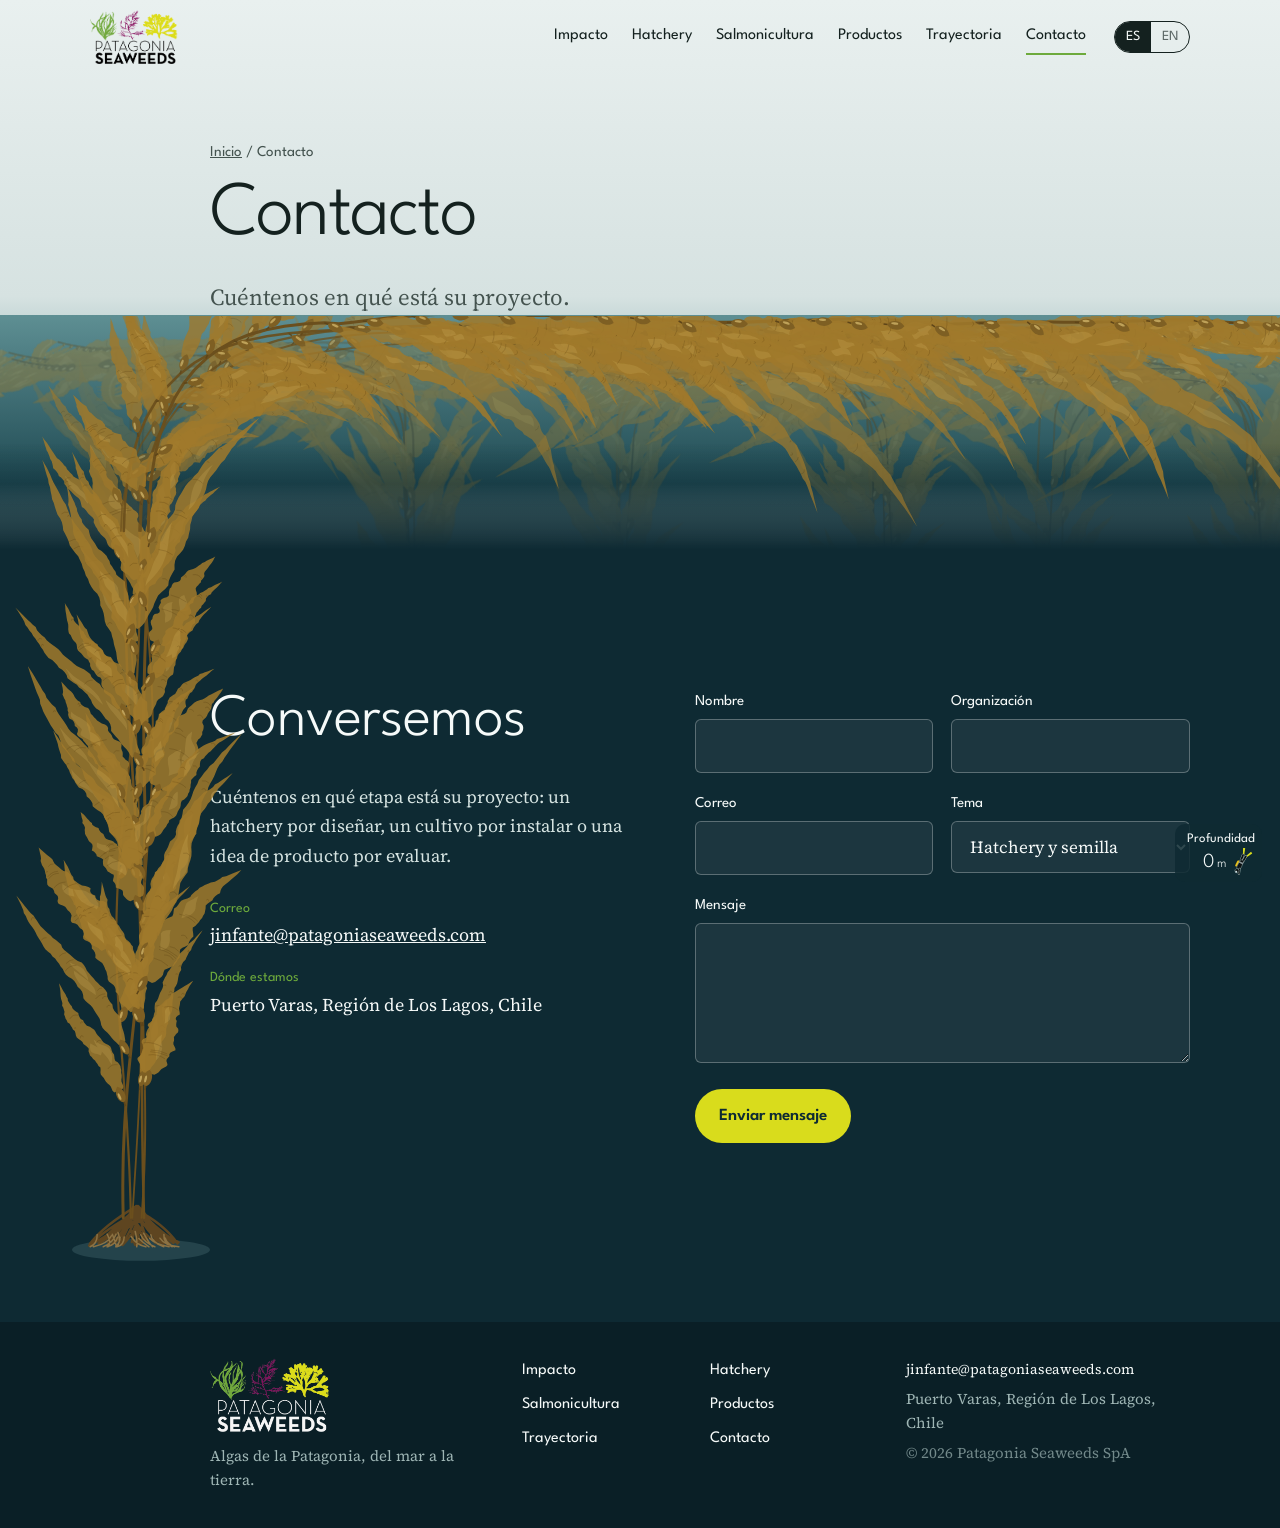
==== contacto/index.html @ a4117606 "Actualiza sitio 11/03/2026 10:36:36.17" ====
<!DOCTYPE html>

<html lang="es"><head>
<meta charset="utf-8"/>
<meta content="width=device-width, initial-scale=1.0" name="viewport"/>
<title>Contacto | Patagonia Seaweeds</title>
<meta content="Conversemos su proyecto de hatchery, cultivo, repoblamiento o desarrollo de productos con algas. Puerto Varas, Región de Los Lagos, Chile." name="description"/>
<link href="https://www.patagoniaseaweeds.com/contacto/" rel="canonical"/>
<link href="https://www.patagoniaseaweeds.com/contacto/" hreflang="es" rel="alternate"/>
<link href="https://www.patagoniaseaweeds.com/en/contact/" hreflang="en" rel="alternate"/>
<link href="https://www.patagoniaseaweeds.com/contacto/" hreflang="x-default" rel="alternate"/>
<meta content="index, follow, max-image-preview:large, max-snippet:-1" name="robots"/>
<meta content="#0E2A33" name="theme-color"/>
<meta content="website" property="og:type"/>
<meta content="Patagonia Seaweeds" property="og:site_name"/>
<meta content="es_CL" property="og:locale"/>
<meta content="en_US" property="og:locale:alternate"/>
<meta content="https://www.patagoniaseaweeds.com/contacto/" property="og:url"/>
<meta content="Contacto | Patagonia Seaweeds" property="og:title"/>
<meta content="Conversemos su proyecto de hatchery, cultivo, repoblamiento o desarrollo de productos con algas. Puerto Varas, Región de Los Lagos, Chile." property="og:description"/>
<meta content="https://www.patagoniaseaweeds.com/images/og.jpg" property="og:image"/>
<meta content="summary_large_image" name="twitter:card"/>
<link href="/favicon-32.png" rel="icon" sizes="32x32" type="image/png"/>
<link href="/favicon.png" rel="apple-touch-icon"/>
<script type="application/ld+json">
  {
  "@context": "https://schema.org",
  "@graph": [
    {
      "@type": "WebPage",
      "@id": "https://www.patagoniaseaweeds.com/contacto/#page",
      "url": "https://www.patagoniaseaweeds.com/contacto/",
      "name": "Contacto | Patagonia Seaweeds",
      "description": "Conversemos su proyecto de hatchery, cultivo, repoblamiento o desarrollo de productos con algas. Puerto Varas, Región de Los Lagos, Chile.",
      "inLanguage": "es",
      "isPartOf": {
        "@id": "https://www.patagoniaseaweeds.com/#web"
      },
      "about": {
        "@id": "https://www.patagoniaseaweeds.com/#org"
      }
    },
    {
      "@type": "BreadcrumbList",
      "itemListElement": [
        {
          "@type": "ListItem",
          "position": 1,
          "name": "Inicio",
          "item": "https://www.patagoniaseaweeds.com/"
        },
        {
          "@type": "ListItem",
          "position": 2,
          "name": "Contacto",
          "item": "https://www.patagoniaseaweeds.com/contacto/"
        }
      ]
    }
  ]
}
  </script>
<link href="https://fonts.googleapis.com" rel="preconnect"/>
<link crossorigin="" href="https://fonts.gstatic.com" rel="preconnect"/>
<link href="https://fonts.googleapis.com/css2?family=League+Spartan:wght@200;300;600;700;800&amp;family=Source+Serif+4:ital,opsz,wght@0,8..60,400;0,8..60,600;1,8..60,400&amp;display=swap" rel="stylesheet"/>
<link href="/css/style.css" rel="stylesheet"/>
</head><body><a class="skip" data-i18n="skip" href="#main">Saltar al contenido</a><header class="nav" id="nav">
<div class="nav-inner">
<a aria-label="Patagonia Seaweeds, inicio" class="brand" href="/">
<img alt="Patagonia Seaweeds" class="logo-dark" height="48" src="/images/logo-color.png" width="78"/>
<img alt="" class="logo-light" height="48" src="/images/logo-claro.png" width="78"/>
</a>
<nav aria-label="Principal" class="nav-links" id="navlinks">
      <a data-i18n="nav8" href="/impacto/">Impacto</a>
      <a data-i18n="nav2" href="/hatchery/">Hatchery</a>
      <a data-i18n="nav6" href="/salmonicultura/">Salmonicultura</a>
      <a data-i18n="nav7" href="/productos/">Productos</a>
      <a data-i18n="nav4" href="/trayectoria/">Trayectoria</a>
      <a aria-current="page" data-i18n="nav5" href="/contacto/">Contacto</a>
    </nav>
<div aria-label="Idioma / Language" class="lang" role="group">
<a aria-current="true" href="/contacto/" hreflang="es" lang="es">ES</a>
<a href="/en/contact/" hreflang="en" lang="en">EN</a>
</div>
<button aria-controls="navlinks" aria-expanded="false" aria-label="Menú" class="burger" id="burger"><span></span><span></span><span></span></button>
</div>
</header><main id="main"><svg aria-hidden="true" class="kelp-lane" id="kelpLane"></svg><section class="hero hero-sub" data-depth="0" id="top" style="--next:#0E2A33">
<div class="wrap hero-copy"><p class="crumb"><a data-i18n="crumb_home" href="/">Inicio</a> <span aria-hidden="true">/</span> <span data-i18n="nav5">Contacto</span></p><h1 class="rise" data-i18n="ph_contacto">Contacto</h1><p class="lead rise d1" data-i18n="pl_contacto">Cuéntenos en qué está su proyecto.</p></div>
<div aria-hidden="true" class="sea">
<svg preserveaspectratio="xMidYMin slice" viewbox="0 0 1440 380">
<defs>
<lineargradient id="water" x1="0" x2="0" y1="0" y2="1">
<stop offset="0" stop-color="#5E8F93"></stop>
<stop offset=".5" stop-color="#1F4A53"></stop>
<stop offset="1" stop-color="#EEF4F3" stop-opacity="0"></stop>
</lineargradient>
<lineargradient id="fade" x1="0" x2="0" y1="0" y2="1">
<stop offset="0" stop-color="#2C5B63" stop-opacity="0"></stop>
<stop offset="1" stop-color="#EEF4F3"></stop>
</lineargradient>
</defs>
<rect fill="url(#water)" height="380" width="1440" x="0" y="0"></rect>
<g id="canopy" opacity=".5"></g>
<rect fill="url(#fade)" height="130" width="1440" x="0" y="250"></rect>
</svg>
</div>
</section><section class="band-fjord" data-depth="34" id="contacto">
<div class="wrap contact">
<div>
<h2 data-i18n="ct_h">Conversemos</h2>
<p data-i18n="ct_p">Cuéntenos en qué etapa está su proyecto: un hatchery por diseñar, un cultivo por instalar o una idea de producto por evaluar.</p>
<dl>
<dt data-i18n="ct_mail">Correo</dt><dd><a href="mailto:jinfante@patagoniaseaweeds.com">jinfante@patagoniaseaweeds.com</a></dd>
<dt data-i18n="ct_where">Dónde estamos</dt><dd data-i18n="ct_addr">Puerto Varas, Región de Los Lagos, Chile</dd>
</dl>
</div>
<form action="https://formspree.io/f/FORMSPREE_ID" id="contactForm" method="POST" novalidate="">
<div class="row2">
<div><label data-i18n="f_name" for="f-name">Nombre</label><input autocomplete="name" id="f-name" name="nombre" required=""/></div>
<div><label data-i18n="f_org" for="f-org">Organización</label><input autocomplete="organization" id="f-org" name="organizacion"/></div>
</div>
<div class="row2">
<div><label data-i18n="f_mail" for="f-mail">Correo</label><input autocomplete="email" id="f-mail" name="email" required="" type="email"/></div>
<div><label data-i18n="f_topic" for="f-topic">Tema</label>
<select id="f-topic" name="tema">
<option data-i18n="o1">Hatchery y semilla</option>
<option data-i18n="o2">Cultivo y repoblamiento</option>
<option data-i18n="o3">Investigación y proyectos</option>
<option data-i18n="o6">Algas para salmonicultura (IMTA)</option>
<option data-i18n="o4">Bioproductos y biorrefinería</option>
<option data-i18n="o5">Otro</option>
</select></div>
</div>
<div><label data-i18n="f_msg" for="f-msg">Mensaje</label><textarea id="f-msg" name="mensaje" required=""></textarea></div>
<input name="_next" type="hidden" value="https://www.patagoniaseaweeds.com/gracias.html"/>
<input autocomplete="off" name="_gotcha" style="display:none" tabindex="-1" type="text"/>
<button class="btn btn-send" data-i18n="f_send" type="submit">Enviar mensaje</button>
<p class="form-msg" id="formMsg" role="status"></p>
</form>
</div>
</section></main><footer><div class="wrap foot">
<div class="foot-brand"><img alt="Patagonia Seaweeds" height="74" src="/images/logo-claro.png" style="width:120px;height:auto" width="120"/>
<p data-i18n="ft_tag">Algas de la Patagonia, del mar a la tierra.</p></div>
<nav aria-label="Sitio" class="foot-nav">
<a data-i18n="nav8" href="/impacto/">Impacto</a><a data-i18n="nav2" href="/hatchery/">Hatchery</a><a data-i18n="nav6" href="/salmonicultura/">Salmonicultura</a>
<a data-i18n="nav7" href="/productos/">Productos</a><a data-i18n="nav4" href="/trayectoria/">Trayectoria</a><a data-i18n="nav5" href="/contacto/">Contacto</a>
</nav>
<div class="foot-ct"><a href="mailto:jinfante@patagoniaseaweeds.com">jinfante@patagoniaseaweeds.com</a>
<p data-i18n="ft_loc">Puerto Varas, Región de Los Lagos, Chile</p>
<p class="foot-c">© <span id="yr">2026</span> Patagonia Seaweeds SpA</p></div>
</div></footer><div aria-hidden="true" class="depth" id="depth"><span data-i18n="depth">Profundidad</span><strong><span class="dv"><span id="depthVal">0</span><em>m</em></span><svg class="diver" height="28" viewbox="0 0 26 44" width="17">
<g transform="translate(13 22) rotate(-64) translate(-23 -14)">
<g class="fin fin-a"><path d="M33 11.6 L44 6.5 L45.5 9.5 L35 13z" fill="#D9DC1C"></path></g>
<g class="fin fin-b"><path d="M33 15.4 L44 20.5 L42.5 23.3 L32.6 17.6z" fill="#D9DC1C"></path></g>
<path d="M24 12.2 L34 11.4 M24 15.6 L34 16.2" stroke="#9FB6B5" stroke-linecap="round" stroke-width="4"></path>
<path d="M24 12.2 L34 11.4 M24 15.6 L34 16.2" stroke="#0B1112" stroke-linecap="round" stroke-width="2.8"></path>
<rect fill="#E8C21C" height="4" rx="2" stroke="#0B1112" stroke-width=".5" width="11" x="12.5" y="7"></rect>
<path d="M10.5 13.9 C 10.5 10.6, 13 10.4, 18 10.6 L 25 11.4 C 26.6 11.6, 26.6 16.4, 25 16.6 L 18 17.3 C 13 17.5, 10.5 17.2, 10.5 13.9z" fill="#0B1112" stroke="#9FB6B5" stroke-width=".7"></path>
<path d="M21.6 10.6 L 21.6 17.2" stroke="#8C979B" stroke-width="2.4"></path>
<path d="M12 16 L 4.5 18.5" stroke="#9FB6B5" stroke-linecap="round" stroke-width="3.4"></path>
<path d="M12 16 L 4.5 18.5" stroke="#0B1112" stroke-linecap="round" stroke-width="2.2"></path>
<circle cx="7.6" cy="13.6" fill="#0B1112" r="3.3" stroke="#9FB6B5" stroke-width=".7"></circle>
<rect fill="#CFE3E8" height="2.8" rx=".9" width="3" x="4.1" y="11.8"></rect>
</g>
<g class="bub" fill="none" stroke="#CFE3E8" stroke-width=".9"><circle cx="2.6" cy="36.5" r="1.6"></circle><circle cx="2" cy="36.5" r="1.1"></circle><circle cx="3" cy="36.5" r="1.3"></circle><circle cx="2.2" cy="36.5" r=".9"></circle><circle cx="2.8" cy="36.5" r="1.4"></circle><circle cx="2.4" cy="36.5" r="1"></circle></g>
</svg></strong></div><script src="/js/kelp.js"></script><script src="/js/main.js"></script></body></html>
---- css/style.css ----
/* Patagonia Seaweeds SpA */
*, *::before, *::after { box-sizing: border-box; margin: 0; padding: 0; }
html { scroll-behavior: smooth; -webkit-text-size-adjust: 100%; }
img, svg { display: block; max-width: 100%; }
a { color: inherit; }
button { font: inherit; color: inherit; background: none; border: 0; cursor: pointer; }

:root {
  --surface:   #EEF4F3;
  --glacial:   #DCE7E6;
  --midwater:  #2C5B63;
  --deep:      #163C47;
  --fjord:     #0E2A33;
  --ink:       #14211F;
  --ink-soft:  #44534F;
  --kelp:      #6DAA3C;
  --kelp-dk:   #3E6B20;
  --gracilaria:#8E1A5E;
  --fucus:     #D9DC1C;
  --foam:      #F6FAF9;
  --display: 'League Spartan', 'Futura', 'Century Gothic', sans-serif;
  --text: 'Source Serif 4', 'Georgia', serif;
  --measure: 34em;
  --gutter: clamp(16px, 4vw, 40px);
  --kelp-lane: 0px;
}
@media (min-width: 1000px) { :root { --kelp-lane: 120px; } }

body { font-family: var(--text); font-size: 18px; line-height: 1.62; color: var(--ink); background: var(--surface); overflow-x: hidden; }
h1, h2, h3 { font-family: var(--display); line-height: 1.05; letter-spacing: -0.01em; }
h2 { font-weight: 300; font-size: clamp(34px, 5vw, 60px); margin-bottom: 0.5em; }
h3 { font-weight: 700; font-size: 22px; letter-spacing: 0; margin-bottom: 0.4em; line-height: 1.15; }
p { max-width: var(--measure); }
p + p { margin-top: 0.8em; }
.lead { font-size: 21px; line-height: 1.55; }
:focus-visible { outline: 3px solid var(--fucus); outline-offset: 3px; border-radius: 2px; }
.sr-only { position: absolute; width: 1px; height: 1px; overflow: hidden; clip: rect(0 0 0 0); white-space: nowrap; }
.skip { position: absolute; left: -999px; top: 8px; background: var(--fjord); color: #fff; padding: 8px 14px; z-index: 100; }
.skip:focus { left: 8px; }

.wrap { max-width: 1180px; margin: 0 auto; padding: 0 var(--gutter); padding-left: calc(var(--gutter) + var(--kelp-lane)); }
section { position: relative; padding: clamp(72px, 11vw, 140px) 0; }

/* depth bands */
.band-surface { background: var(--surface); }
.band-glacial { background: var(--glacial); }
.band-shallow { background: #C7D9D8; }
.band-mid { background: var(--midwater); color: var(--foam); }
.band-line { border-top: 1px solid rgba(255,255,255,.14); }
.band-deep { background: var(--deep); color: var(--foam); }
.band-fjord { background: var(--fjord); color: var(--foam); }
.band-mid p, .band-deep p, .band-fjord p { color: #D5E3E1; }

/* nav */
.nav { position: fixed; inset: 0 0 auto 0; z-index: 50; transition: background .3s, box-shadow .3s; }
.nav.scrolled { background: rgba(238,244,243,.94); backdrop-filter: blur(8px); box-shadow: 0 1px 0 rgba(20,33,31,.08); }
.nav.on-dark.scrolled { background: rgba(14,42,51,.92); color: var(--foam); box-shadow: none; }
.nav-inner { max-width: 1180px; margin: 0 auto; padding: 10px var(--gutter); display: flex; align-items: center; gap: 28px; }
.brand { display: flex; align-items: center; gap: 10px; text-decoration: none; margin-right: auto; }
.brand img { height: 54px; width: auto; }
.brand .logo-light { display: none; }
.nav.on-dark .brand .logo-dark { display: none; }
.nav.on-dark .brand .logo-light { display: block; }
.nav-links { display: flex; gap: 24px; font-family: var(--display); font-size: 16px; }
.nav-links a { text-decoration: none; padding: 4px 0; border-bottom: 2px solid transparent; white-space: nowrap; }
@media (max-width: 1180px) { .nav-links { gap: 16px; font-size: 15px; } .nav-inner { gap: 20px; } }
.nav-links a:hover { border-color: var(--kelp); }
.lang { display: flex; border: 1px solid currentColor; border-radius: 20px; overflow: hidden; font-family: var(--display); font-size: 14px; }
.lang button, .lang a { padding: 4px 11px; opacity: .65; text-decoration: none; color: inherit; }
.lang a:hover { opacity: 1; }
.lang button[aria-pressed="true"], .lang a[aria-current="true"] { background: var(--ink); color: var(--foam); opacity: 1; }
.nav.on-dark .lang button[aria-pressed="true"], .nav.on-dark .lang a[aria-current="true"] { background: var(--foam); color: var(--fjord); }
.burger { display: none; width: 40px; height: 40px; }
.burger span { display: block; height: 2px; width: 22px; margin: 5px auto; background: currentColor; transition: transform .2s; }
@media (max-width: 860px) {
  .burger { display: block; }
  .nav-links { display: none; position: absolute; top: 100%; left: 0; right: 0; flex-direction: column; gap: 0; background: var(--fjord); color: var(--foam); padding: 8px var(--gutter) 18px; }
  .nav-links.open { display: flex; }
  .nav-links a { padding: 12px 0; border-bottom: 1px solid rgba(255,255,255,.1); }
}

/* HERO */
.hero { min-height: 100svh; padding: 0; display: grid; grid-template-rows: 1fr auto; overflow: hidden;
  background: linear-gradient(180deg, #E9F0EF 0%, #D6E2E1 54%, #B9CFCF 62%); }
.hero-copy { align-self: center; padding-top: 100px; padding-bottom: 8px; width: 100%; }
.hero h1 { font-weight: 200; font-size: clamp(44px, 6.6vw, 96px); line-height: .98; letter-spacing: -0.025em; max-width: none; }
.hero h1 .strong { display: block; font-weight: 800; letter-spacing: -0.02em; }
.hero .lead { margin-top: 26px; color: var(--ink-soft); max-width: none; font-size: 23px; }
.hero-cta { display: flex; flex-wrap: wrap; gap: 14px; margin-top: 34px; }
.btn { display: inline-flex; align-items: center; gap: 10px; font-family: var(--display); font-weight: 600; font-size: 17px; padding: 14px 24px 12px; border-radius: 40px; text-decoration: none; transition: background .2s, color .2s; }
.btn-kelp { background: var(--ink); color: var(--foam); }
.btn-kelp:hover { background: var(--kelp-dk); }
.btn-line { border: 1.5px solid currentColor; }
.btn-line:hover { background: rgba(20,33,31,.06); }
.sea { position: relative; height: clamp(220px, 36vh, 380px); }
.sea svg { position: absolute; inset: 0; width: 100%; height: 100%; }
.sway { transform-box: fill-box; transform-origin: 50% 100%; animation: sway 7s ease-in-out infinite alternate; }
.sway.b { animation-duration: 9s; animation-delay: -3s; }
.sway.c { animation-duration: 8s; animation-delay: -5s; }
@keyframes sway { from { transform: rotate(-2.4deg); } to { transform: rotate(2.4deg); } }
.wave { animation: wave 12s linear infinite; }
@keyframes wave { to { transform: translateX(-600px); } }
.rise { opacity: 0; transform: translateY(40px); animation: rise 1.6s cubic-bezier(.2,.7,.2,1) forwards; }
.rise.d1 { animation-delay: .15s; } .rise.d2 { animation-delay: .35s; } .rise.d3 { animation-delay: .55s; }
@keyframes rise { to { opacity: 1; transform: none; } }

/* KELP LANE */
.kelp-lane { position: absolute; top: 0; left: 0; width: 120px; pointer-events: none; z-index: 2; display: none; }
@media (min-width: 1000px) { .kelp-lane { display: block; } }
.kelp-lane { overflow: visible; }
.kelp-lane .stipe { fill: none; stroke: #6B4F1D; stroke-linecap: round; }
.blade-g { transform-box: view-box; }
.kelp-lane .blade-g { opacity: 0; transform: scale(.08); transition: opacity 1s, transform 1.2s cubic-bezier(.2,.7,.2,1); }
.kelp-lane .blade-g.on { opacity: 1; transform: none; }
.blade-sway { transform-box: view-box; animation: bladeSway 7s ease-in-out infinite alternate; }
@keyframes bladeSway { from { transform: rotate(-4deg); } to { transform: rotate(4deg); } }
.kelp-lane .apical { opacity: 0; transition: opacity 1s; }
.kelp-lane .apical.on { opacity: 1; }
.kelp-lane .holdfast { opacity: 0; transition: opacity 1.2s; }
.kelp-lane .holdfast.on { opacity: 1; }

.depth { position: fixed; right: 18px; bottom: 18px; z-index: 40; font-family: var(--display); font-size: 13px; line-height: 1.2; text-align: right; background: rgba(14,42,51,.86); color: var(--foam); padding: 8px 12px 6px; border-radius: 10px; pointer-events: none; }
.depth { width: 87px; box-sizing: border-box; }
.depth strong { display: flex; align-items: center; justify-content: flex-end; gap: 6px; height: 28.8px; font-size: 20px; font-weight: 300; }
.depth .dv { white-space: nowrap; }
.depth .diver { flex: none; overflow: visible; }
.depth .fin { transform-box: fill-box; transform-origin: 0% 50%; }
.depth.swim .fin-a { animation: kick .42s ease-in-out infinite alternate; }
.depth.swim .fin-b { animation: kick .42s ease-in-out infinite alternate-reverse; }
@keyframes kick { from { transform: rotate(-16deg); } to { transform: rotate(16deg); } }
.depth .bub circle { opacity: 0; animation: bub 2.6s ease-out infinite; }
.depth .bub circle:nth-child(2) { animation-delay: -.45s; }
.depth .bub circle:nth-child(3) { animation-delay: -.9s; }
.depth .bub circle:nth-child(4) { animation-delay: -1.35s; }
.depth .bub circle:nth-child(5) { animation-delay: -1.8s; }
.depth .bub circle:nth-child(6) { animation-delay: -2.25s; }
.depth.swim .bub circle { animation-duration: 1.3s; }
@keyframes bub { 0% { opacity: 0; transform: translate(0, 0); } 12% { opacity: .95; } 50% { transform: translate(-2.5px, -18px); } 80% { opacity: .7; } 100% { opacity: 0; transform: translate(-1.5px, -38px); } }
.depth strong em { font-style: normal; font-size: 13px; margin-left: 2px; }
@media (max-width: 700px) { .depth { right: 10px; bottom: 10px; padding: 5px 9px 4px; font-size: 11px; opacity: .85; width: 72px; } .depth strong { font-size: 17px; } .depth .diver { width: 12px; height: 20px; } }

/* WHAT WE DO */
.intro { display: grid; grid-template-columns: 1fr; gap: 24px; margin-bottom: 64px; }
@media (min-width: 900px) { .intro { grid-template-columns: 5fr 6fr; align-items: end; gap: 56px; } }
.lines { display: grid; grid-template-columns: 1fr; gap: 48px; }
@media (min-width: 900px) { .lines { grid-template-columns: repeat(3, 1fr); gap: 40px; } }
.line-alga { height: 96px; display: flex; align-items: flex-end; margin-bottom: 22px; }
.line-alga img, .line-alga .line-ic { height: 100%; width: auto; }
.line p { font-size: 17px; }
.line ul { list-style: none; margin-top: 14px; border-top: 1px solid rgba(20,33,31,.18); }
.line li { font-size: 16px; padding: 8px 0; border-bottom: 1px solid rgba(20,33,31,.12); }

/* LIFE CYCLE */
.cycle-head { margin-bottom: 40px; }
.steps { display: flex; gap: 6px; margin-bottom: 28px; counter-reset: s; }
.step-btn { text-align: left; padding: 12px 10px 10px; border-top: 3px solid rgba(20,33,31,.18); font-family: var(--display); font-size: 15px; line-height: 1.2; color: var(--ink-soft); transition: border-color .25s, color .25s; }
.step-btn .n { display: block; font-size: 28px; font-weight: 300; color: inherit; margin-bottom: 4px; }
.step-btn:hover { color: var(--ink); }
.step-btn[aria-selected="true"] { border-color: var(--kelp-dk); color: var(--ink); }
@media (max-width: 760px) { .step-btn .t { display: none; } .step-btn { text-align: center; } }
.panel { display: grid; grid-template-columns: 1fr; gap: 28px; align-items: center; }
@media (min-width: 900px) { .panel { grid-template-columns: 7fr 5fr; gap: 56px; } }
.panel-fig { aspect-ratio: 16 / 10; border-radius: 6px; overflow: hidden; background: var(--fjord); position: relative; }
.panel-fig img { width: 100%; height: 100%; object-fit: cover; }
.panel-fig svg { width: 100%; height: 100%; }
.panel[hidden] { display: none; }
.panel-txt h3 { font-size: 28px; font-weight: 600; }
.panel-txt .what { margin-top: 18px; padding-top: 14px; border-top: 1px solid rgba(20,33,31,.18); font-size: 16px; }
.panel-txt .what b { font-family: var(--display); font-weight: 700; display: block; margin-bottom: 4px; }
.fig-cap { font-size: 14px; color: var(--ink-soft); margin-top: 8px; }
.zoospore { animation: drift 6s ease-in-out infinite alternate; transform-box: fill-box; }
@keyframes drift { to { transform: translate(14px, -10px) rotate(25deg); } }

/* BIOSTIMULANT */
.bio-grid { display: grid; grid-template-columns: 1fr; gap: 40px; }
@media (min-width: 900px) { .bio-grid { grid-template-columns: 6fr 5fr; gap: 64px; align-items: center; } }
.tag { display: inline-block; font-family: var(--display); font-size: 15px; padding: 5px 12px 3px; border-radius: 20px; background: var(--fucus); color: var(--fjord); margin-bottom: 22px; }
.flow { width: 100%; height: auto; }
.flow .path { fill: none; stroke: var(--fucus); stroke-width: 2.5; stroke-dasharray: 6 9; }
.flow .lbl { font-family: var(--display); font-size: 25px; fill: var(--foam); }
.flow .sub { font-family: var(--text); font-size: 19px; fill: #C9DAD9; }
.compare { margin-top: 64px; display: grid; grid-template-columns: 1fr; border-top: 1px solid rgba(255,255,255,.22); }
@media (min-width: 800px) { .compare { grid-template-columns: repeat(3, 1fr); } }
.compare > div { padding: 24px 24px 24px 0; border-bottom: 1px solid rgba(255,255,255,.22); }
@media (min-width: 800px) { .compare > div { border-bottom: 0; } .compare > div + div { padding-left: 24px; border-left: 1px solid rgba(255,255,255,.22); } }
.compare h3 { font-size: 20px; }
.compare .us { color: var(--fucus); }
.compare p { font-size: 16px; }

/* TIMELINE */
.tl-head { display: flex; flex-wrap: wrap; align-items: end; justify-content: space-between; gap: 20px; margin-bottom: 36px; }
.tl-ctrl { display: flex; gap: 10px; }
.tl-ctrl button { width: 48px; height: 48px; border-radius: 50%; border: 1.5px solid rgba(255,255,255,.5); font-size: 20px; }
.tl-ctrl button:hover { background: rgba(255,255,255,.1); }
.timeline { display: flex; gap: 0; overflow-x: auto; scroll-snap-type: x mandatory; padding-bottom: 18px; scrollbar-width: thin; scrollbar-color: var(--kelp) transparent; position: relative; }
.timeline::before { content: ""; }
.ev { flex: 0 0 min(320px, 82vw); scroll-snap-align: start; padding: 0 28px 0 0; position: relative; display: flex; flex-direction: column; }
.ev .yr { font-family: var(--display); font-weight: 200; font-size: 54px; line-height: 1; color: var(--foam); display: block; padding-bottom: 16px; border-bottom: 1.5px solid rgba(255,255,255,.3); position: relative; }
.ev .yr::after { content: ""; position: absolute; left: 0; bottom: -7px; width: 13px; height: 13px; border-radius: 50%; background: var(--fucus); }
.ev .place { font-family: var(--display); font-size: 15px; color: var(--kelp); margin: 18px 0 6px; display: block; }
.ev h3 { font-size: 20px; font-weight: 600; color: var(--foam); }
.ev p { font-size: 16px; margin-bottom: 18px; }
.ev img { margin-top: auto; border-radius: 4px; aspect-ratio: 4 / 3; object-fit: cover; width: 100%; }

/* PUBLICATIONS */
.pubs { list-style: none; margin-top: 12px; }
.pubs li { padding: 22px 0; border-top: 1px solid rgba(255,255,255,.18); display: grid; grid-template-columns: 1fr; gap: 6px; }
@media (min-width: 800px) { .pubs li { grid-template-columns: 90px 1fr; gap: 24px; } }
.pubs .y { font-family: var(--display); font-size: 26px; font-weight: 300; color: var(--kelp); }
.pubs a { font-family: var(--display); font-weight: 600; font-size: 20px; line-height: 1.25; text-decoration: none; color: var(--foam); }
.pubs a:hover { text-decoration: underline; text-decoration-color: var(--fucus); }
.pubs .src { font-size: 15px; color: #B9CFCF; max-width: none; }

/* PEOPLE */
.who { display: grid; grid-template-columns: 1fr; gap: 36px; align-items: center; }
@media (min-width: 900px) { .who { grid-template-columns: 5fr 6fr; gap: 64px; } }
.who img { border-radius: 6px; aspect-ratio: 4 / 5; object-fit: cover; width: 100%; }
.who .role { font-family: var(--display); font-size: 17px; color: var(--kelp); margin-bottom: 18px; display: block; }

/* CONTACT */
.contact { display: grid; grid-template-columns: 1fr; gap: 48px; }
@media (min-width: 900px) { .contact { grid-template-columns: 5fr 6fr; gap: 72px; } }
.contact dl { margin-top: 28px; }
.contact dt { font-family: var(--display); font-size: 14px; color: var(--kelp); margin-top: 18px; }
.contact dd a { color: var(--foam); }
form { display: grid; gap: 18px; }
.row2 { display: grid; grid-template-columns: 1fr; gap: 18px; }
@media (min-width: 600px) { .row2 { grid-template-columns: 1fr 1fr; } }
label { font-family: var(--display); font-size: 15px; display: block; margin-bottom: 6px; color: var(--foam); }
input, textarea, select { width: 100%; font: inherit; font-size: 17px; padding: 12px 14px; border-radius: 6px; border: 1px solid rgba(255,255,255,.28); background: rgba(255,255,255,.06); color: var(--foam); }
select option { color: var(--ink); }
textarea { min-height: 140px; resize: vertical; }
input:focus, textarea:focus, select:focus { border-color: var(--fucus); outline: none; }
.btn-send { justify-self: start; background: var(--fucus); color: var(--fjord); }
.btn-send:hover { background: #E8EB4A; }
.form-msg { font-size: 15px; min-height: 1.4em; color: var(--fucus); }

footer { background: #0A1F26; color: #9FB6B5; font-size: 14px; padding: 36px 0; }
footer .wrap { display: flex; flex-wrap: wrap; gap: 18px; justify-content: space-between; align-items: center; }
footer p { max-width: none; }

@media (prefers-reduced-motion: reduce) {
  html { scroll-behavior: auto; }
  *, *::before, *::after { animation: none !important; transition: none !important; }
  .rise { opacity: 1; transform: none; }
  .kelp-lane .blade-g, .kelp-lane .holdfast { opacity: 1; transform: none; }
}

/* IMTA */
.tag-dark { background: var(--fjord); color: var(--foam); }
.imta-head { display: grid; grid-template-columns: 1fr; gap: 40px; align-items: center; }
@media (min-width: 900px) { .imta-head { grid-template-columns: 1fr; max-width: 46em; } }
.imta-fig { width: 100%; height: auto; }
.imta-fig .nutri circle { animation: drift2 7s ease-in-out infinite alternate; transform-box: fill-box; }
.imta-fig .nutri circle:nth-child(2n) { animation-duration: 9s; animation-delay: -3s; }
.imta-fig .nutri circle:nth-child(3n) { animation-duration: 6s; animation-delay: -5s; }
@keyframes drift2 { from { transform: translate(-10px, 6px); } to { transform: translate(26px, -8px); } }
.imta-steps { list-style: none; counter-reset: st; display: grid; grid-template-columns: 1fr; gap: 0; margin-top: 64px; border-top: 1px solid rgba(20,33,31,.2); }
@media (min-width: 800px) { .imta-steps { grid-template-columns: repeat(4, 1fr); } }
.imta-steps li { counter-increment: st; padding: 22px 22px 22px 0; }
@media (min-width: 800px) { .imta-steps li + li { padding-left: 22px; border-left: 1px solid rgba(20,33,31,.2); } }
.imta-steps li::before { content: counter(st); display: block; font-family: var(--display); font-weight: 200; font-size: 40px; line-height: 1; color: var(--kelp-dk); margin-bottom: 10px; }
.imta-steps h3 { font-size: 19px; }
.imta-steps p { font-size: 16px; }
.imta-nums { display: grid; grid-template-columns: 1fr; gap: 28px; margin-top: 56px; }
@media (min-width: 800px) { .imta-nums { grid-template-columns: repeat(3, 1fr); } }
.imta-nums p { font-size: 16px; }
.imta-nums p + p { margin-top: 0; }
.imta-nums strong { display: block; font-family: var(--display); font-weight: 300; font-size: 46px; line-height: 1; color: var(--fjord); margin-bottom: 8px; }
.imta-note { font-size: 14px; color: var(--ink-soft); margin-top: 22px; max-width: 52em; }
.imta-gain { margin-top: 48px; padding: 28px; background: rgba(255,255,255,.45); border-radius: 8px; }
.imta-gain ul { list-style: none; display: grid; grid-template-columns: 1fr; gap: 10px 32px; margin-top: 10px; }
@media (min-width: 800px) { .imta-gain ul { grid-template-columns: 1fr 1fr; } }
.imta-gain li { font-size: 16px; padding-left: 18px; position: relative; }
.imta-gain li::before { content: ""; position: absolute; left: 0; top: .6em; width: 8px; height: 8px; border-radius: 50%; background: var(--kelp-dk); }

/* Biorefinery */
.cascade { list-style: none; display: grid; grid-template-columns: 1fr; gap: 0; }
@media (min-width: 800px) { .cascade { grid-template-columns: repeat(4, 1fr); } }
.cascade li { position: relative; padding: 24px 24px 24px 0; border-top: 2px solid var(--fucus); }
@media (min-width: 800px) { .cascade li + li { padding-left: 24px; } .cascade li:not(:last-child)::after { content: ""; position: absolute; right: -7px; top: -8px; width: 12px; height: 12px; border-top: 2px solid var(--fucus); border-right: 2px solid var(--fucus); transform: rotate(45deg); background: var(--midwater); } }
.cx-n { font-family: var(--display); font-weight: 200; font-size: 40px; line-height: 1; color: var(--fucus); display: block; margin-bottom: 10px; }
.cascade h3 { color: var(--foam); }
.cascade p { font-size: 16px; }
.cascade-ref { font-size: 15px; margin-top: 18px; max-width: 52em; }
.dev { margin-top: 48px; padding-top: 28px; border-top: 1px solid rgba(255,255,255,.2); max-width: 46em; }
.dev h3 { color: var(--foam); }

.imta-scene-wrap { margin-top: 36px; }
.imta-scene { width: 100%; height: auto; display: block; }
.imta-scene .plume circle { animation: plume linear infinite; opacity: 0; }
@keyframes plume { 0% { transform: translate(0, 0); opacity: 0; } 12% { opacity: .95; } 85% { opacity: .9; } 100% { transform: translate(var(--dx), var(--dy)); opacity: 0; } }
.imta-scene .school { animation: school 6s ease-in-out infinite alternate; }
@keyframes school { to { transform: translate(6px, 2px); } }

/* Biostimulant benefits */
.bx { margin-top: 64px; }
.bx-title { font-size: 26px; font-weight: 600; color: var(--foam); margin-bottom: 24px; }
.bx-grid { list-style: none; display: grid; grid-template-columns: 1fr; gap: 1px; background: rgba(255,255,255,.16); border: 1px solid rgba(255,255,255,.16); border-radius: 10px; overflow: hidden; }
@media (min-width: 640px) { .bx-grid { grid-template-columns: 1fr 1fr; } }
@media (min-width: 1000px) { .bx-grid { grid-template-columns: repeat(4, 1fr); } }
.bx-grid li { background: var(--midwater); padding: 24px 22px 26px; }
.bx-ic { display: inline-flex; width: 52px; height: 52px; border-radius: 50%; background: rgba(217,220,28,.14); color: var(--fucus); align-items: center; justify-content: center; margin-bottom: 14px; }
.bx-ic svg { width: 30px; height: 30px; }
.bx-grid li:last-child .bx-ic { background: var(--fucus); color: var(--fjord); }
.bx-grid h3 { font-size: 19px; color: var(--foam); }
.bx-grid p { font-size: 15.5px; line-height: 1.55; }
.bx-comp { margin-top: 40px; display: grid; grid-template-columns: 1fr; gap: 20px; align-items: start; }
@media (min-width: 900px) { .bx-comp { grid-template-columns: 3fr 9fr; gap: 40px; } }
.bx-comp > h3 { font-size: 22px; color: var(--foam); }
.bx-comp ul { list-style: none; display: grid; grid-template-columns: 1fr; gap: 22px; }
@media (min-width: 700px) { .bx-comp ul { grid-template-columns: 1fr 1fr; } }
@media (min-width: 1100px) { .bx-comp ul { grid-template-columns: repeat(4, 1fr); } }
.bx-comp li { border-top: 2px solid var(--kelp); padding-top: 12px; }
.bx-comp h4 { font-family: var(--display); font-size: 17px; font-weight: 600; color: var(--foam); margin-bottom: 6px; line-height: 1.2; }
.bx-comp p { font-size: 15px; line-height: 1.5; }

/* colored benefit icons */
.bx-grid li { --c: #6DAA3C; position: relative; background: linear-gradient(180deg, color-mix(in srgb, var(--c) 16%, var(--midwater)) 0%, var(--midwater) 70%); }
.bx-grid li::before { content: ""; position: absolute; left: 0; right: 0; top: 0; height: 4px; background: var(--c); }
.bx-grid li:nth-child(1) { --c: #3B9AD9; }
.bx-grid li:nth-child(2) { --c: #F08A3C; }
.bx-grid li:nth-child(3) { --c: #2FB3B0; }
.bx-grid li:nth-child(4) { --c: #7CC35A; }
.bx-grid li:nth-child(5) { --c: #9B6BD1; }
.bx-grid li:nth-child(6) { --c: #4FAE5B; }
.bx-grid li:nth-child(7) { --c: #E9B23A; }
.bx-grid li:nth-child(8) { --c: #D9DC1C; }
.bx-ic, .bx-grid li:last-child .bx-ic { width: 64px; height: 64px; background: var(--c); color: #fff; box-shadow: 0 0 0 6px color-mix(in srgb, var(--c) 28%, transparent); }
.bx-grid li:last-child .bx-ic { color: var(--fjord); }
.bx-ic svg { width: 36px; height: 36px; }
.bx-ic svg [stroke="currentColor"] { stroke-width: 2.6; }
.bx-grid h3 { color: #fff; }
.bx-comp li:nth-child(1) { border-color: #7CC35A; }
.bx-comp li:nth-child(2) { border-color: #F08A3C; }
.bx-comp li:nth-child(3) { border-color: #9B6BD1; }
.bx-comp li:nth-child(4) { border-color: #3B9AD9; }
.bx-comp li { border-top-width: 4px; padding-top: 14px; }

.step-btn { flex: 1 1 0; min-width: 0; }
.step-btn[hidden] { display: none; }
.routes { display: grid; grid-template-columns: 1fr 1fr; gap: 12px; margin-bottom: 26px; }
.route-btn { text-align: left; padding: 16px 18px 14px; border: 1.5px solid rgba(20,33,31,.2); border-radius: 10px; background: rgba(255,255,255,.35); transition: background .25s, border-color .25s, color .25s; }
.route-btn b { display: block; font-family: var(--display); font-weight: 700; font-size: 20px; margin-bottom: 4px; }
.route-btn span { display: block; font-size: 15px; line-height: 1.45; color: var(--ink-soft); }
.route-btn:hover { border-color: var(--kelp-dk); }
.route-btn[aria-pressed="true"] { background: var(--fjord); border-color: var(--fjord); color: var(--foam); }
.route-btn[aria-pressed="true"] span { color: #CFE0DE; }
.route-btn[aria-pressed="true"] b::before { content: ""; display: inline-block; width: 10px; height: 10px; border-radius: 50%; background: var(--fucus); margin-right: 8px; vertical-align: middle; }
@media (max-width: 640px) { .routes { grid-template-columns: 1fr; } }

.fig-stack { display: grid; gap: 12px; }
.panel-fig-sm { aspect-ratio: 16 / 7; }
.panel-fig-sm svg { width: 100%; height: 100%; }

.sporo-sway{animation:sporoSway 6s ease-in-out infinite alternate}
@keyframes sporoSway{from{transform:rotate(-2.5deg)}to{transform:rotate(2.5deg)}}
@media (prefers-reduced-motion:reduce){.sporo-sway{animation:none}}

/* product development */
.pd-grid { list-style: none; display: grid; grid-template-columns: 1fr; gap: 18px; margin-top: 40px; }
@media (min-width: 680px) { .pd-grid { grid-template-columns: 1fr 1fr; } }
@media (min-width: 1050px) { .pd-grid { grid-template-columns: repeat(3, 1fr); } }
.pd-grid li { --c: #6DAA3C; position: relative; padding: 26px 24px 28px; border-radius: 12px; overflow: hidden;
  background: linear-gradient(160deg, color-mix(in srgb, var(--c) 22%, var(--deep)) 0%, var(--deep) 65%);
  border: 1px solid color-mix(in srgb, var(--c) 40%, transparent); transition: transform .25s ease, box-shadow .25s ease; }
.pd-grid li::before { content: ""; position: absolute; left: 0; right: 0; top: 0; height: 4px; background: var(--c); }
.pd-grid li:hover { transform: translateY(-4px); box-shadow: 0 14px 30px rgba(0,0,0,.28); }
.pd-grid li:nth-child(1) { --c: #E58FA8; }
.pd-grid li:nth-child(2) { --c: #F08A3C; }
.pd-grid li:nth-child(3) { --c: #9B6BD1; }
.pd-grid li:nth-child(4) { --c: #2FB3B0; }
.pd-grid li:nth-child(5) { --c: #3B9AD9; }
.pd-grid li:nth-child(6) { --c: #7CC35A; }
.pd-ic { display: inline-flex; width: 64px; height: 64px; border-radius: 50%; background: var(--c); color: #fff; align-items: center; justify-content: center;
  box-shadow: 0 0 0 6px color-mix(in srgb, var(--c) 28%, transparent); margin-bottom: 16px; }
.pd-ic svg { width: 38px; height: 38px; }
.pd-tag { position: absolute; top: 22px; right: 20px; font-family: var(--display); font-size: 12.5px; letter-spacing: .04em; text-transform: uppercase;
  color: var(--c); border: 1px solid var(--c); border-radius: 999px; padding: 4px 10px 3px; max-width: 56%; text-align: center; line-height: 1.25; }
.pd-grid h3 { font-size: 21px; color: var(--foam); margin-bottom: 8px; }
.pd-grid p { font-size: 15.5px; line-height: 1.55; }

/* ---------- stats ---------- */
.stats { list-style: none; display: grid; grid-template-columns: 1fr 1fr; gap: 28px 24px; margin-top: 72px; padding-top: 36px; border-top: 1px solid rgba(20,33,31,.16); }
@media (min-width: 900px) { .stats { grid-template-columns: repeat(4, 1fr); } }
.st-n { display: block; white-space: nowrap; font-family: var(--display); font-weight: 700; font-size: clamp(34px, 4.2vw, 54px); line-height: 1; color: var(--kelp-dk); letter-spacing: -.01em; }
.stats li:nth-child(2) .st-n { color: var(--gracilaria); }
.stats li:nth-child(3) .st-n { color: #2C5B63; }
.stats li:nth-child(4) .st-n { color: #8C6624; }
.st-l { display: block; margin-top: 10px; font-size: 16px; line-height: 1.45; color: var(--ink-soft); max-width: 16em; }

/* ---------- impacto ---------- */
#impacto { background: linear-gradient(180deg, #E4EEE7 0%, #DCE7E6 100%); }
.pillars { list-style: none; display: grid; grid-template-columns: 1fr; gap: 20px; }
@media (min-width: 900px) { .pillars { grid-template-columns: repeat(3, 1fr); } }
.pillars li { --c: var(--kelp); background: #fff; border-radius: 14px; padding: 28px 26px 30px; box-shadow: 0 1px 0 rgba(20,33,31,.06), 0 12px 30px rgba(20,33,31,.07); border-top: 5px solid var(--c); }
.pillars li:nth-child(2) { --c: #2FB3B0; }
.pillars li:nth-child(3) { --c: #E9B23A; }
.pl-ic { display: inline-flex; width: 60px; height: 60px; border-radius: 50%; background: var(--c); color: #fff; align-items: center; justify-content: center; margin-bottom: 16px; box-shadow: 0 0 0 6px color-mix(in srgb, var(--c) 22%, transparent); }
.pl-ic svg { width: 36px; height: 36px; }
.pillars h3 { font-size: 21px; margin-bottom: 8px; }
.pillars p { font-size: 16.5px; line-height: 1.55; color: var(--ink-soft); }
.gaps { margin-top: 72px; display: grid; grid-template-columns: 1fr; gap: 28px; }
@media (min-width: 960px) { .gaps { grid-template-columns: 4fr 8fr; gap: 48px; } }
.gaps-head h3 { font-size: 28px; font-weight: 600; margin-bottom: 12px; }
.gaps-head p { font-size: 17px; color: var(--ink-soft); }
.gap-list { list-style: none; display: grid; grid-template-columns: 1fr; gap: 0; counter-reset: none; }
@media (min-width: 700px) { .gap-list { grid-template-columns: 1fr 1fr; gap: 0 32px; } }
.gap-list li { border-top: 2px solid var(--ink); padding: 14px 0 24px; }
.gp-n { font-family: var(--display); font-weight: 700; font-size: 15px; color: var(--gracilaria); letter-spacing: .06em; }
.gap-list h4 { font-family: var(--display); font-size: 19px; font-weight: 600; margin: 4px 0 6px; }
.gap-list p { font-size: 16px; line-height: 1.5; color: var(--ink-soft); }
.sdg { margin-top: 56px; padding-top: 28px; border-top: 1px solid rgba(20,33,31,.16); }
.sdg-t { font-family: var(--display); font-size: 17px; margin-bottom: 16px; }
.sdg-grid { list-style: none; display: grid; grid-template-columns: 1fr 1fr; gap: 12px; }
@media (min-width: 900px) { .sdg-grid { grid-template-columns: repeat(4, 1fr); } }
.sdg-grid li { background: var(--c); color: #fff; border-radius: 10px; padding: 14px 16px; display: flex; align-items: center; gap: 14px; font-family: var(--display); font-size: 15px; line-height: 1.25; font-weight: 600; }
.sdg-n { font-size: 36px; font-weight: 800; line-height: 1; min-width: 1.3em; }

/* ---------- spec (kelp paste) ---------- */
.btn-fucus { background: var(--fucus); color: var(--fjord); }
.btn-fucus:hover { background: #fff; }
.spec { margin-top: 48px; display: grid; grid-template-columns: 1fr; gap: 28px; border-radius: 16px; padding: 32px 28px; background: linear-gradient(135deg, #3A2A0E 0%, #5B4317 55%, #8C6624 100%); color: var(--foam); }
@media (min-width: 960px) { .spec { grid-template-columns: 5fr 7fr; gap: 48px; padding: 44px 48px; } }
.spec-tag { display: inline-block; font-family: var(--display); font-size: 12.5px; letter-spacing: .06em; text-transform: uppercase; border: 1px solid var(--fucus); color: var(--fucus); border-radius: 999px; padding: 4px 11px 3px; margin-bottom: 14px; }
.spec h3 { font-size: 28px; color: var(--foam); margin-bottom: 12px; }
.spec-copy p { color: #EADFC6 !important; font-size: 17px; margin-bottom: 22px; }
.spec-list div { display: grid; grid-template-columns: 7.5em 1fr; gap: 16px; padding: 12px 0; border-bottom: 1px solid rgba(255,255,255,.18); }
.spec-list div:first-child { border-top: 1px solid rgba(255,255,255,.18); }
.spec-list dt { font-family: var(--display); font-weight: 600; color: var(--fucus); font-size: 15px; }
.spec-list dd { font-size: 16px; line-height: 1.45; color: #F3EBDA; }

/* ---------- allies + manifesto ---------- */
.allies { padding: 8px 0 48px; border-bottom: 1px solid rgba(255,255,255,.14); }
.allies-t { font-family: var(--display); font-size: 15px; letter-spacing: .06em; text-transform: uppercase; color: var(--kelp) !important; margin-bottom: 18px; }
.allies-list { list-style: none; display: flex; flex-wrap: wrap; gap: 12px; }
.allies-list li { font-family: var(--display); font-size: 18px; font-weight: 600; color: var(--foam); border: 1px solid rgba(255,255,255,.28); border-radius: 999px; padding: 10px 18px 8px; }
.manifest { margin: 64px 0 0; padding-bottom: 24px; max-width: 26em; }
.manifest p { font-family: var(--display); font-weight: 300; font-size: clamp(30px, 4.2vw, 50px); line-height: 1.12; color: var(--foam) !important; margin-bottom: 28px; }
.manifest strong { font-weight: 700; color: var(--fucus); }
/* solid cards sit above the side kelp */
.pillars li, .spec, .pd-grid li, .sdg-grid li, .bx-grid, .allies-list li { position: relative; z-index: 3; }

/* ---------- multi-page: sub hero, explore cards, cta band, footer ---------- */
.hero-sub { min-height: 0; }
.hero-sub .hero-copy { padding-top: 140px; padding-bottom: 0; }
.hero-sub h1 { font-weight: 300; font-size: clamp(44px, 6vw, 84px); }
.hero-sub .lead { max-width: 30em; }
.hero-sub .sea { height: clamp(170px, 26vh, 280px); }
.crumb { font-family: var(--display); font-size: 15px; color: var(--ink-soft); margin-bottom: 14px; }
.crumb a { color: inherit; }
.explore { list-style: none; display: grid; grid-template-columns: 1fr; gap: 18px; }
@media (min-width: 680px) { .explore { grid-template-columns: 1fr 1fr; } }
@media (min-width: 1050px) { .explore { grid-template-columns: repeat(3, 1fr); } }
.explore li { position: relative; z-index: 3; }
.explore a { display: flex; flex-direction: column; height: 100%; text-decoration: none; color: inherit; background: #fff; border-radius: 14px; padding: 26px 24px 24px; border-top: 5px solid var(--c);
  box-shadow: 0 1px 0 rgba(20,33,31,.06), 0 12px 30px rgba(20,33,31,.07); transition: transform .25s ease, box-shadow .25s ease; }
.explore a:hover { transform: translateY(-4px); box-shadow: 0 18px 36px rgba(20,33,31,.14); }
.ex-k { font-family: var(--display); font-size: 13px; letter-spacing: .07em; text-transform: uppercase; color: color-mix(in srgb, var(--c) 70%, #14211F); font-weight: 600; }
.explore h3 { font-size: 22px; margin: 8px 0 8px; }
.explore p { font-size: 16px; line-height: 1.5; color: var(--ink-soft); margin-bottom: 18px; }
.ex-more { margin-top: auto; font-family: var(--display); font-weight: 600; font-size: 15px; }
.ex-more::after { content: " →"; }
.cta-band { padding: clamp(64px, 9vw, 110px) 0; }
.cb-t { font-family: var(--display); font-weight: 300; font-size: clamp(30px, 4.2vw, 50px); line-height: 1.12; color: var(--foam) !important; max-width: 22em; margin-bottom: 28px; }
.cb-t strong { font-weight: 700; color: var(--fucus); }
footer .foot { display: grid; grid-template-columns: 1fr; gap: 28px; align-items: start; }
@media (min-width: 900px) { footer .foot { grid-template-columns: 4fr 5fr 4fr; } }
.foot-brand p { margin-top: 12px; font-size: 15px; }
.foot-nav { display: grid; grid-template-columns: 1fr 1fr; gap: 8px 20px; font-family: var(--display); font-size: 16px; }
.foot-nav a, .foot-ct a { color: var(--foam); text-decoration: none; }
.foot-nav a:hover, .foot-ct a:hover { color: var(--fucus); }
.foot-ct p { font-size: 15px; margin-top: 6px; }
.foot-c { opacity: .7; }
.nav-links a[aria-current="page"] { border-color: var(--kelp); }
.hero-sub .sea svg > rect:last-of-type { display: none; }
.hero-sub .sea::after { content: ""; position: absolute; left: 0; right: 0; bottom: 0; height: 45%; background: linear-gradient(180deg, transparent, var(--next, #EEF4F3)); pointer-events: none; }
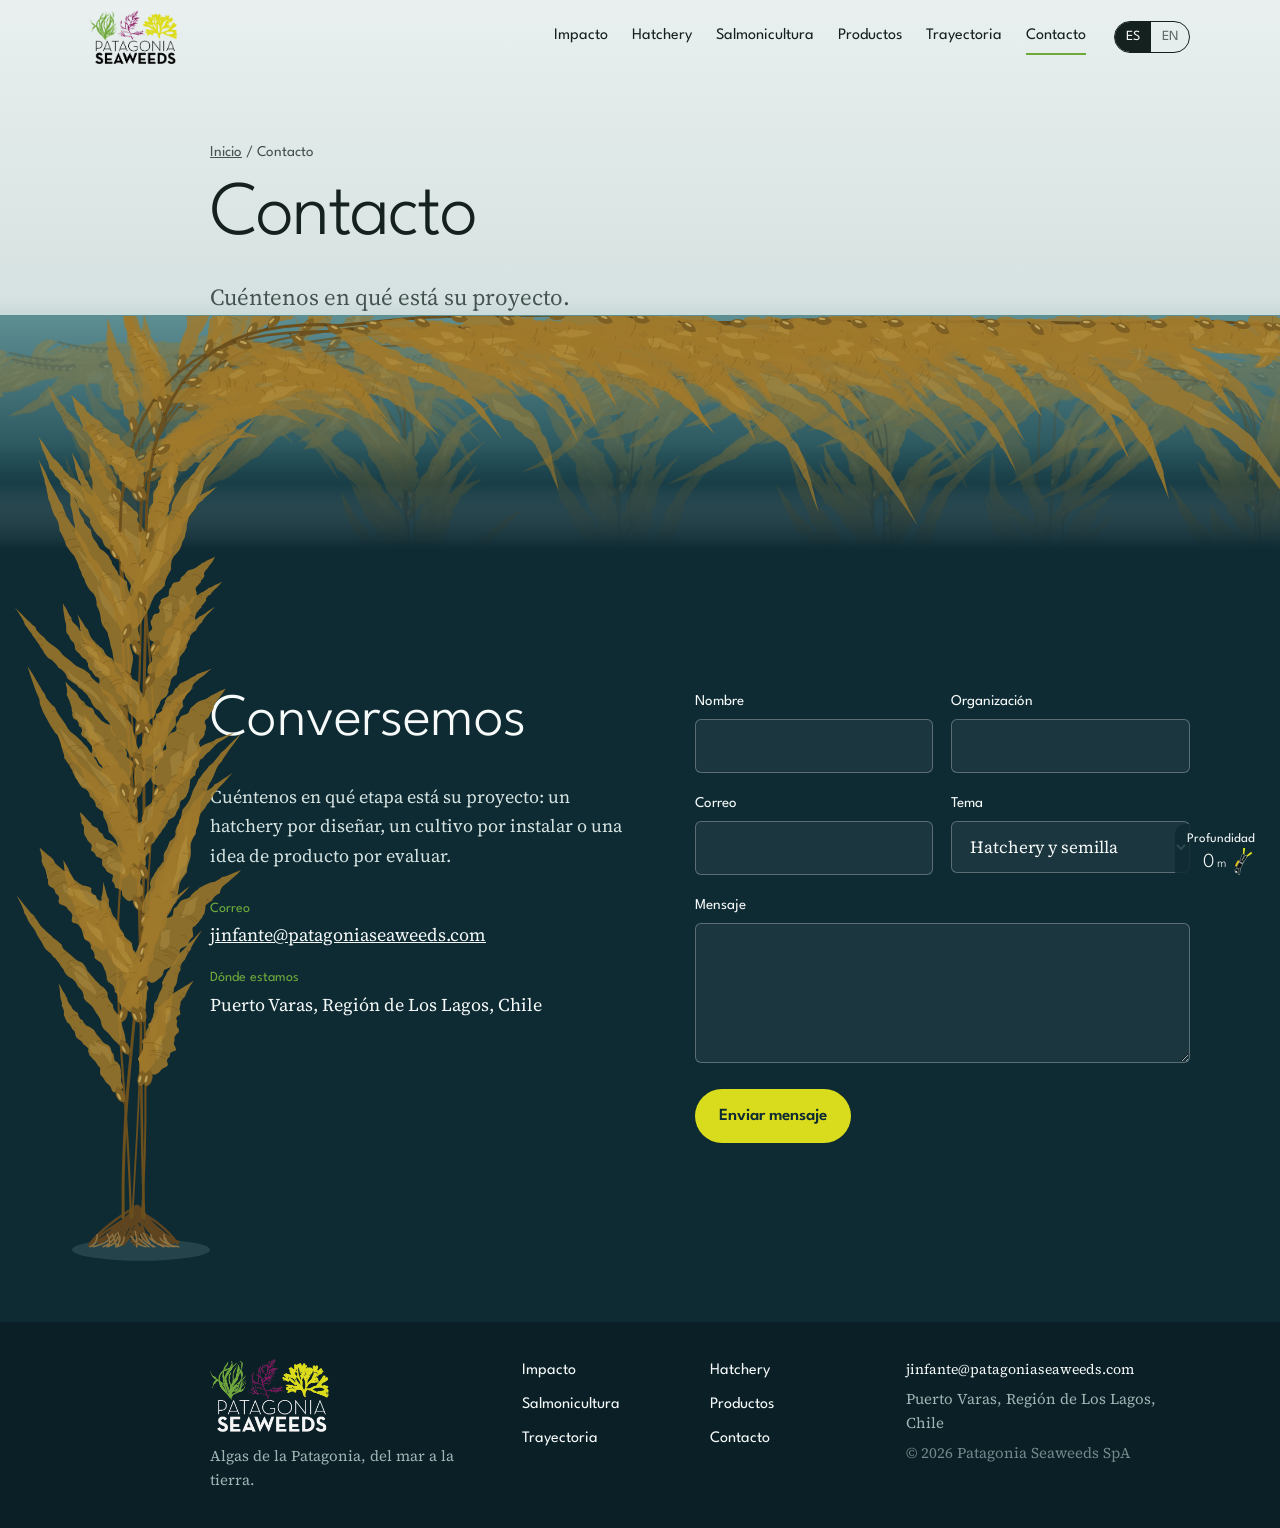
==== commit e3d75327: "Actualiza sitio 11/03/2026 12:16:01.21" ====
--- a/contacto/index.html
+++ b/contacto/index.html
@@ -114,7 +114,7 @@
 <dt data-i18n="ct_where">Dónde estamos</dt><dd data-i18n="ct_addr">Puerto Varas, Región de Los Lagos, Chile</dd>
 </dl>
 </div>
-<form action="https://formspree.io/f/FORMSPREE_ID" id="contactForm" method="POST" novalidate="">
+<form action="https://formsubmit.co/jinfante@patagoniaseaweeds.com" id="contactForm" method="POST" novalidate="">
 <div class="row2">
 <div><label data-i18n="f_name" for="f-name">Nombre</label><input autocomplete="name" id="f-name" name="nombre" required=""/></div>
 <div><label data-i18n="f_org" for="f-org">Organización</label><input autocomplete="organization" id="f-org" name="organizacion"/></div>
@@ -133,7 +133,10 @@
 </div>
 <div><label data-i18n="f_msg" for="f-msg">Mensaje</label><textarea id="f-msg" name="mensaje" required=""></textarea></div>
 <input name="_next" type="hidden" value="https://www.patagoniaseaweeds.com/gracias.html"/>
-<input autocomplete="off" name="_gotcha" style="display:none" tabindex="-1" type="text"/>
+<input name="_subject" type="hidden" value="Nuevo mensaje desde patagoniaseaweeds.com"/>
+<input name="_template" type="hidden" value="table"/>
+<input name="_captcha" type="hidden" value="false"/>
+<input aria-hidden="true" autocomplete="off" class="hp" name="_honey" tabindex="-1" type="text"/>
 <button class="btn btn-send" data-i18n="f_send" type="submit">Enviar mensaje</button>
 <p class="form-msg" id="formMsg" role="status"></p>
 </form>
--- a/css/style.css
+++ b/css/style.css
@@ -412,10 +412,14 @@
 .gap-list p { font-size: 16px; line-height: 1.5; color: var(--ink-soft); }
 .sdg { margin-top: 56px; padding-top: 28px; border-top: 1px solid rgba(20,33,31,.16); }
 .sdg-t { font-family: var(--display); font-size: 17px; margin-bottom: 16px; }
-.sdg-grid { list-style: none; display: grid; grid-template-columns: 1fr 1fr; gap: 12px; }
-@media (min-width: 900px) { .sdg-grid { grid-template-columns: repeat(4, 1fr); } }
-.sdg-grid li { background: var(--c); color: #fff; border-radius: 10px; padding: 14px 16px; display: flex; align-items: center; gap: 14px; font-family: var(--display); font-size: 15px; line-height: 1.25; font-weight: 600; }
-.sdg-n { font-size: 36px; font-weight: 800; line-height: 1; min-width: 1.3em; }
+.sdg-grid { list-style: none; display: grid; grid-template-columns: 1fr; gap: 12px; }
+@media (min-width: 640px) { .sdg-grid { grid-template-columns: 1fr 1fr; } }
+@media (min-width: 1000px) { .sdg-grid { grid-template-columns: repeat(3, 1fr); } }
+.sdg-grid li { background: #fff; border-radius: 12px; padding: 14px; display: flex; align-items: center; gap: 16px; box-shadow: 0 1px 0 rgba(20,33,31,.06), 0 10px 24px rgba(20,33,31,.07); }
+.sdg-ic { width: 88px; height: 88px; flex: none; border-radius: 4px; }
+.sdg-grid li div { display: flex; flex-direction: column; gap: 4px; }
+.sdg-grid strong { position: absolute; width: 1px; height: 1px; overflow: hidden; clip: rect(0 0 0 0); white-space: nowrap; }
+.sdg-grid li span { font-size: 15px; line-height: 1.45; color: var(--ink-soft); }
 
 /* ---------- spec (kelp paste) ---------- */
 .btn-fucus { background: var(--fucus); color: var(--fjord); }
@@ -475,3 +479,5 @@
 .nav-links a[aria-current="page"] { border-color: var(--kelp); }
 .hero-sub .sea svg > rect:last-of-type { display: none; }
 .hero-sub .sea::after { content: ""; position: absolute; left: 0; right: 0; bottom: 0; height: 45%; background: linear-gradient(180deg, transparent, var(--next, #EEF4F3)); pointer-events: none; }
+
+.hp { position: absolute !important; left: -9999px; width: 1px; height: 1px; opacity: 0; }
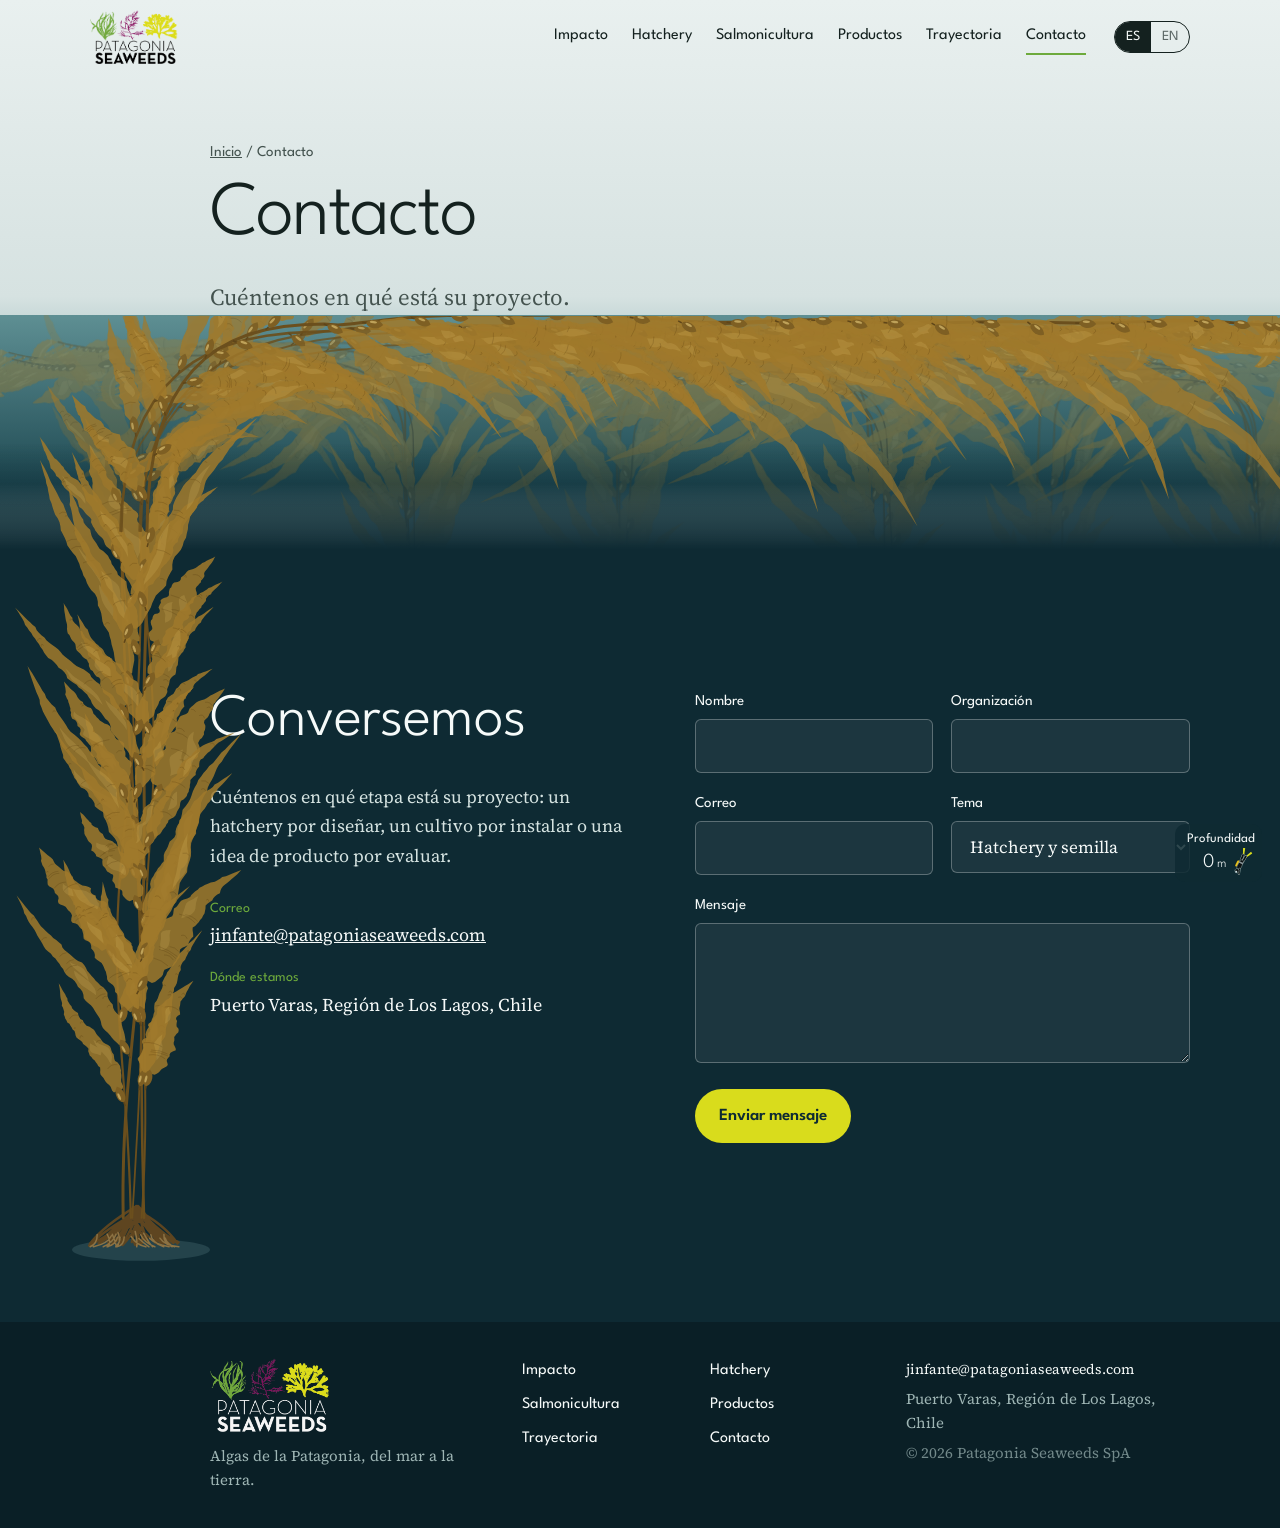
==== commit a723db33: "Actualiza sitio 11/03/2026 12:29:28.71" ====
--- a/contacto/index.html
+++ b/contacto/index.html
@@ -63,7 +63,7 @@
 <link href="https://fonts.googleapis.com" rel="preconnect"/>
 <link crossorigin="" href="https://fonts.gstatic.com" rel="preconnect"/>
 <link href="https://fonts.googleapis.com/css2?family=League+Spartan:wght@200;300;600;700;800&amp;family=Source+Serif+4:ital,opsz,wght@0,8..60,400;0,8..60,600;1,8..60,400&amp;display=swap" rel="stylesheet"/>
-<link href="/css/style.css" rel="stylesheet"/>
+<link href="/css/style.css?v=202611031228" rel="stylesheet"/>
 </head><body><a class="skip" data-i18n="skip" href="#main">Saltar al contenido</a><header class="nav" id="nav">
 <div class="nav-inner">
 <a aria-label="Patagonia Seaweeds, inicio" class="brand" href="/">
@@ -114,7 +114,7 @@
 <dt data-i18n="ct_where">Dónde estamos</dt><dd data-i18n="ct_addr">Puerto Varas, Región de Los Lagos, Chile</dd>
 </dl>
 </div>
-<form action="https://formsubmit.co/jinfante@patagoniaseaweeds.com" id="contactForm" method="POST" novalidate="">
+<form action="https://api.web3forms.com/submit" id="contactForm" method="POST" novalidate="">
 <div class="row2">
 <div><label data-i18n="f_name" for="f-name">Nombre</label><input autocomplete="name" id="f-name" name="nombre" required=""/></div>
 <div><label data-i18n="f_org" for="f-org">Organización</label><input autocomplete="organization" id="f-org" name="organizacion"/></div>
@@ -132,11 +132,11 @@
 </select></div>
 </div>
 <div><label data-i18n="f_msg" for="f-msg">Mensaje</label><textarea id="f-msg" name="mensaje" required=""></textarea></div>
-<input name="_next" type="hidden" value="https://www.patagoniaseaweeds.com/gracias.html"/>
-<input name="_subject" type="hidden" value="Nuevo mensaje desde patagoniaseaweeds.com"/>
-<input name="_template" type="hidden" value="table"/>
-<input name="_captcha" type="hidden" value="false"/>
-<input aria-hidden="true" autocomplete="off" class="hp" name="_honey" tabindex="-1" type="text"/>
+<input name="access_key" type="hidden" value="47e09b3c-ea7a-40e5-b84d-535577439043"/>
+<input name="subject" type="hidden" value="Nuevo mensaje desde patagoniaseaweeds.com"/>
+<input name="from_name" type="hidden" value="Sitio web Patagonia Seaweeds"/>
+<input name="redirect" type="hidden" value="https://www.patagoniaseaweeds.com/gracias.html"/>
+<input aria-hidden="true" autocomplete="off" class="hp" name="botcheck" style="display:none" tabindex="-1" type="checkbox"/>
 <button class="btn btn-send" data-i18n="f_send" type="submit">Enviar mensaje</button>
 <p class="form-msg" id="formMsg" role="status"></p>
 </form>
@@ -166,4 +166,4 @@
 <rect fill="#CFE3E8" height="2.8" rx=".9" width="3" x="4.1" y="11.8"></rect>
 </g>
 <g class="bub" fill="none" stroke="#CFE3E8" stroke-width=".9"><circle cx="2.6" cy="36.5" r="1.6"></circle><circle cx="2" cy="36.5" r="1.1"></circle><circle cx="3" cy="36.5" r="1.3"></circle><circle cx="2.2" cy="36.5" r=".9"></circle><circle cx="2.8" cy="36.5" r="1.4"></circle><circle cx="2.4" cy="36.5" r="1"></circle></g>
-</svg></strong></div><script src="/js/kelp.js"></script><script src="/js/main.js"></script></body></html>+</svg></strong></div><script src="/js/kelp.js?v=202611031228"></script><script src="/js/main.js?v=202611031228"></script></body></html>
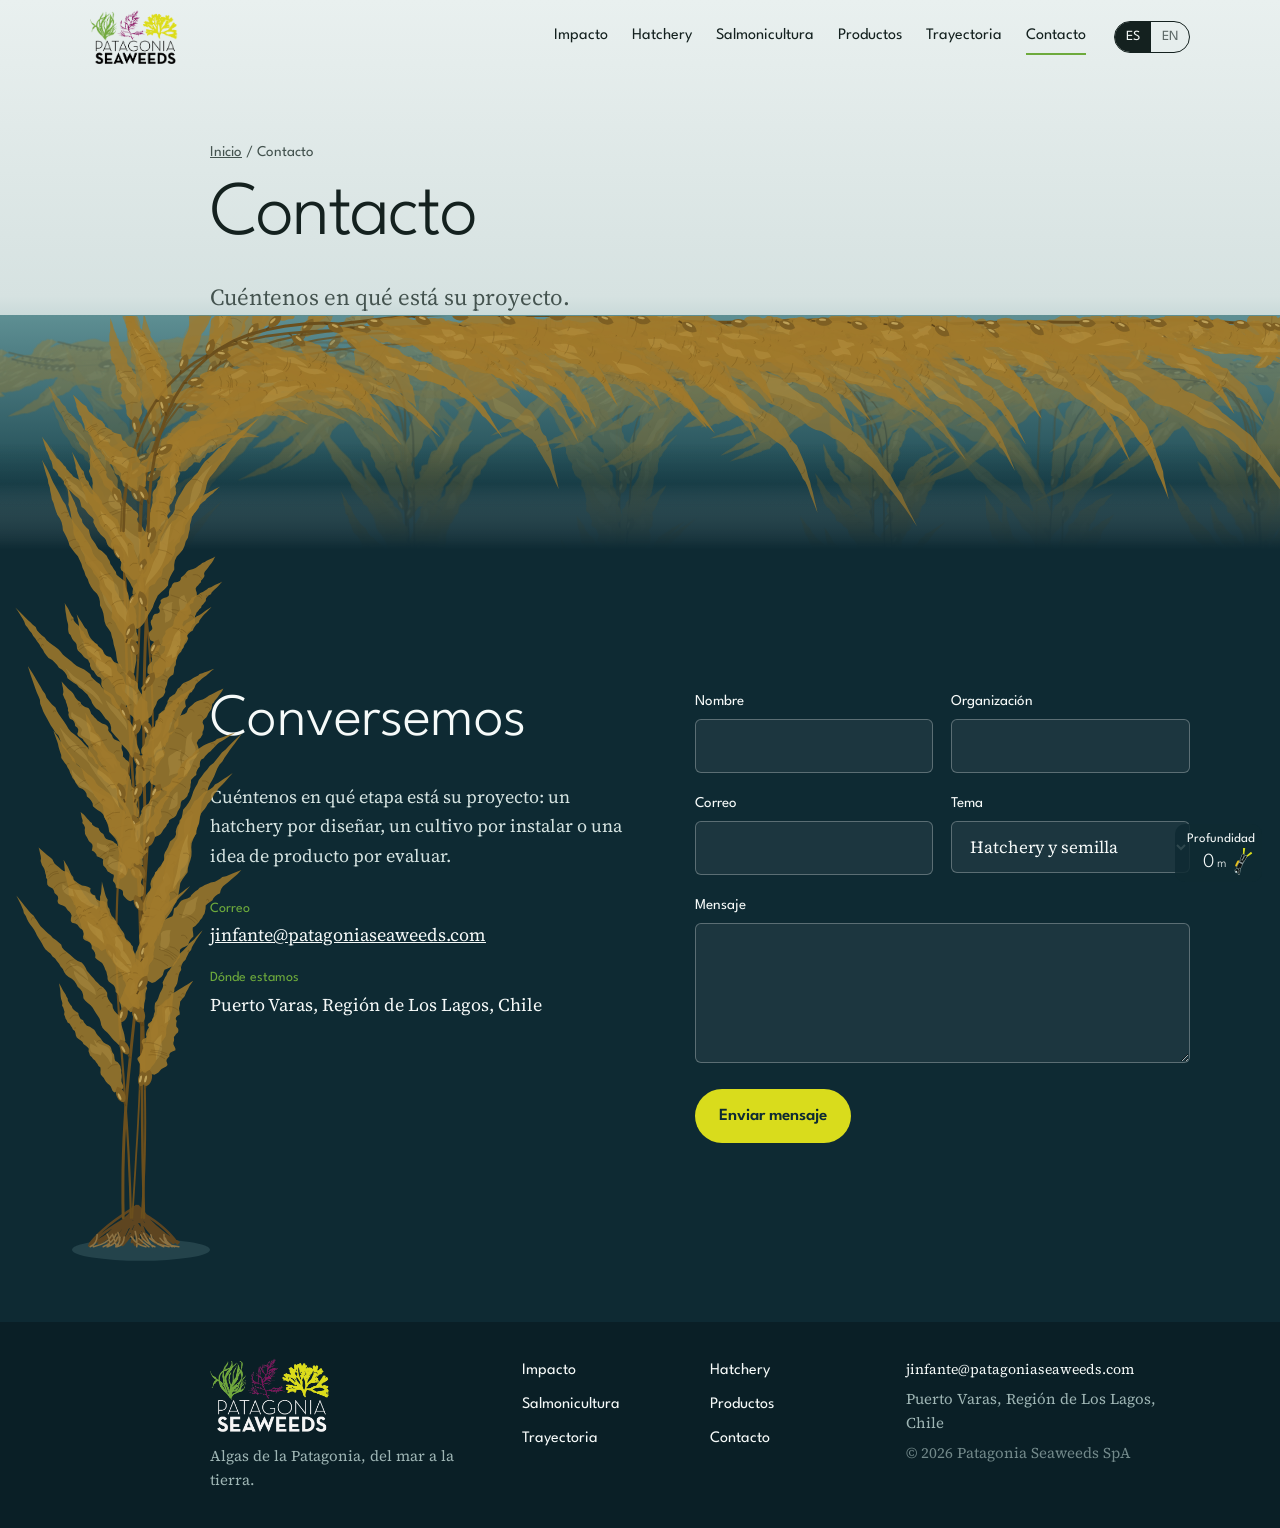
==== commit 60bc0990: "Actualiza sitio 11/03/2026 12:45:59.74" ====
--- a/contacto/index.html
+++ b/contacto/index.html
@@ -63,7 +63,7 @@
 <link href="https://fonts.googleapis.com" rel="preconnect"/>
 <link crossorigin="" href="https://fonts.gstatic.com" rel="preconnect"/>
 <link href="https://fonts.googleapis.com/css2?family=League+Spartan:wght@200;300;600;700;800&amp;family=Source+Serif+4:ital,opsz,wght@0,8..60,400;0,8..60,600;1,8..60,400&amp;display=swap" rel="stylesheet"/>
-<link href="/css/style.css?v=202611031228" rel="stylesheet"/>
+<link href="/css/style.css?v=202611031244" rel="stylesheet"/>
 </head><body><a class="skip" data-i18n="skip" href="#main">Saltar al contenido</a><header class="nav" id="nav">
 <div class="nav-inner">
 <a aria-label="Patagonia Seaweeds, inicio" class="brand" href="/">
@@ -166,4 +166,4 @@
 <rect fill="#CFE3E8" height="2.8" rx=".9" width="3" x="4.1" y="11.8"></rect>
 </g>
 <g class="bub" fill="none" stroke="#CFE3E8" stroke-width=".9"><circle cx="2.6" cy="36.5" r="1.6"></circle><circle cx="2" cy="36.5" r="1.1"></circle><circle cx="3" cy="36.5" r="1.3"></circle><circle cx="2.2" cy="36.5" r=".9"></circle><circle cx="2.8" cy="36.5" r="1.4"></circle><circle cx="2.4" cy="36.5" r="1"></circle></g>
-</svg></strong></div><script src="/js/kelp.js?v=202611031228"></script><script src="/js/main.js?v=202611031228"></script></body></html>+</svg></strong></div><script src="/js/kelp.js?v=202611031244"></script><script src="/js/main.js?v=202611031244"></script></body></html>
--- a/css/style.css
+++ b/css/style.css
@@ -481,3 +481,22 @@
 .hero-sub .sea::after { content: ""; position: absolute; left: 0; right: 0; bottom: 0; height: 45%; background: linear-gradient(180deg, transparent, var(--next, #EEF4F3)); pointer-events: none; }
 
 .hp { position: absolute !important; left: -9999px; width: 1px; height: 1px; opacity: 0; }
+
+/* ---------- biology, engineering, economics ---------- */
+.triad { list-style: none; display: grid; grid-template-columns: 1fr; gap: 0; position: relative; }
+@media (min-width: 900px) { .triad { grid-template-columns: repeat(3, 1fr); gap: 0; } }
+.triad li { position: relative; z-index: 3; padding: 28px 26px 30px; background: #fff; border-top: 5px solid var(--c); box-shadow: 0 1px 0 rgba(20,33,31,.06), 0 12px 30px rgba(20,33,31,.07); }
+@media (min-width: 900px) {
+  .triad li:first-child { border-radius: 14px 0 0 14px; }
+  .triad li:last-child { border-radius: 0 14px 14px 0; }
+  .triad li + li { border-left: 1px solid rgba(20,33,31,.08); }
+  .triad li:not(:last-child)::after { content: "→"; position: absolute; right: -14px; top: 50px; width: 28px; height: 28px; border-radius: 50%; background: var(--ink); color: var(--foam); font-family: var(--display); font-size: 15px; display: flex; align-items: center; justify-content: center; z-index: 4; }
+}
+@media (max-width: 899px) { .triad li { border-radius: 14px; margin-bottom: 16px; } }
+.tr-ic { display: inline-flex; width: 60px; height: 60px; border-radius: 50%; background: var(--c); color: #fff; align-items: center; justify-content: center; margin-bottom: 14px; box-shadow: 0 0 0 6px color-mix(in srgb, var(--c) 22%, transparent); }
+.tr-ic svg { width: 36px; height: 36px; }
+.tr-k { display: block; font-family: var(--display); font-size: 13px; letter-spacing: .07em; text-transform: uppercase; font-weight: 600; color: color-mix(in srgb, var(--c) 65%, #14211F); }
+.triad h3 { font-size: 26px; margin: 4px 0 10px; }
+.triad p { font-size: 16.5px; line-height: 1.55; color: var(--ink-soft); }
+.tr-note { margin-top: 36px; max-width: 46em; font-size: 18px; line-height: 1.6; font-style: italic; color: var(--ink-soft); position: relative; z-index: 3; }
+.triad li:nth-child(1) { z-index: 6; } .triad li:nth-child(2) { z-index: 5; } .triad li:nth-child(3) { z-index: 4; }
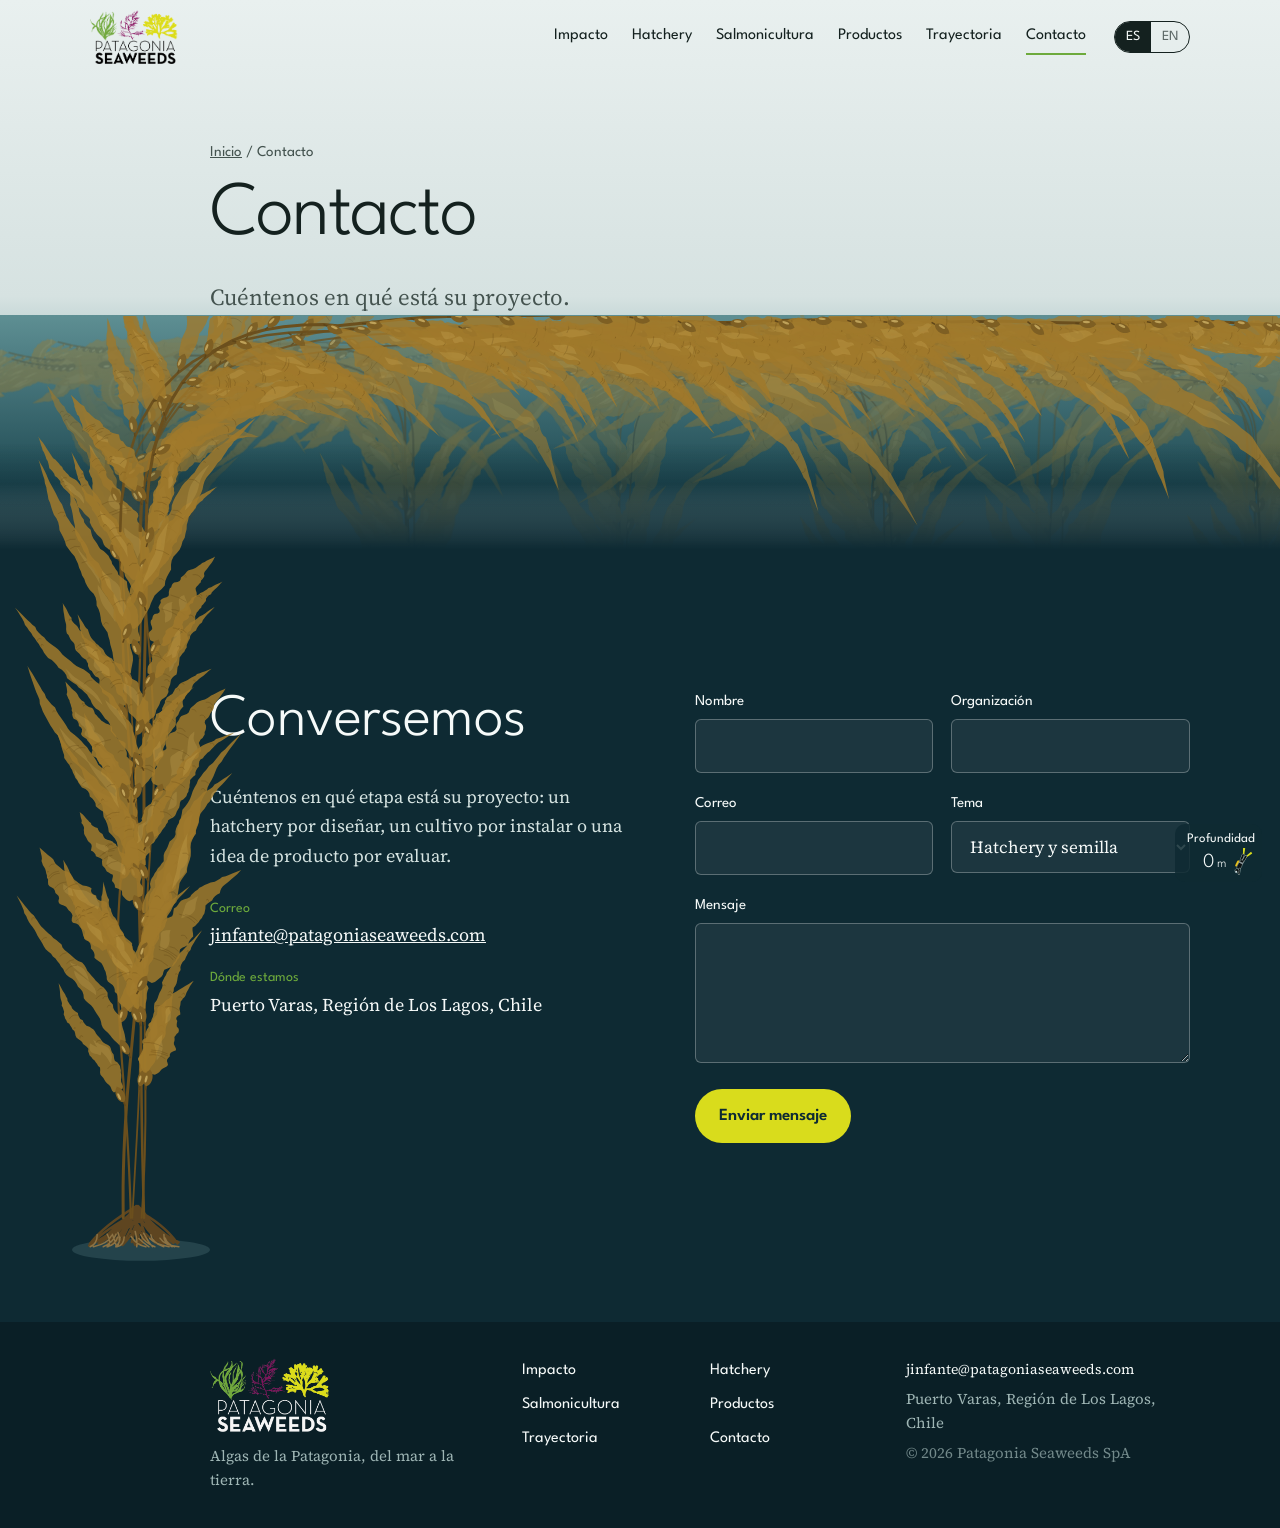
==== commit d07a783d: "Actualiza sitio 11/05/2026 13:08:39.61" ====
--- a/contacto/index.html
+++ b/contacto/index.html
@@ -20,8 +20,11 @@
 <meta content="Conversemos su proyecto de hatchery, cultivo, repoblamiento o desarrollo de productos con algas. Puerto Varas, Región de Los Lagos, Chile." property="og:description"/>
 <meta content="https://www.patagoniaseaweeds.com/images/og.jpg" property="og:image"/>
 <meta content="summary_large_image" name="twitter:card"/>
-<link href="/favicon-32.png" rel="icon" sizes="32x32" type="image/png"/>
-<link href="/favicon.png" rel="apple-touch-icon"/>
+<link href="/favicon.ico" rel="icon" sizes="any"/>
+<link href="/favicon-48.png" rel="icon" sizes="48x48" type="image/png"/>
+<link href="/favicon-96.png" rel="icon" sizes="96x96" type="image/png"/>
+<link href="/favicon-192.png" rel="icon" sizes="192x192" type="image/png"/>
+<link href="/favicon.png" rel="apple-touch-icon" sizes="180x180"/>
 <script type="application/ld+json">
   {
   "@context": "https://schema.org",
@@ -63,7 +66,7 @@
 <link href="https://fonts.googleapis.com" rel="preconnect"/>
 <link crossorigin="" href="https://fonts.gstatic.com" rel="preconnect"/>
 <link href="https://fonts.googleapis.com/css2?family=League+Spartan:wght@200;300;600;700;800&amp;family=Source+Serif+4:ital,opsz,wght@0,8..60,400;0,8..60,600;1,8..60,400&amp;display=swap" rel="stylesheet"/>
-<link href="/css/style.css?v=202611031244" rel="stylesheet"/>
+<link href="/css/style.css?v=202611051257" rel="stylesheet"/>
 </head><body><a class="skip" data-i18n="skip" href="#main">Saltar al contenido</a><header class="nav" id="nav">
 <div class="nav-inner">
 <a aria-label="Patagonia Seaweeds, inicio" class="brand" href="/">
@@ -166,4 +169,4 @@
 <rect fill="#CFE3E8" height="2.8" rx=".9" width="3" x="4.1" y="11.8"></rect>
 </g>
 <g class="bub" fill="none" stroke="#CFE3E8" stroke-width=".9"><circle cx="2.6" cy="36.5" r="1.6"></circle><circle cx="2" cy="36.5" r="1.1"></circle><circle cx="3" cy="36.5" r="1.3"></circle><circle cx="2.2" cy="36.5" r=".9"></circle><circle cx="2.8" cy="36.5" r="1.4"></circle><circle cx="2.4" cy="36.5" r="1"></circle></g>
-</svg></strong></div><script src="/js/kelp.js?v=202611031244"></script><script src="/js/main.js?v=202611031244"></script></body></html>+</svg></strong></div><script src="/js/kelp.js?v=202611051257"></script><script src="/js/main.js?v=202611051257"></script></body></html>
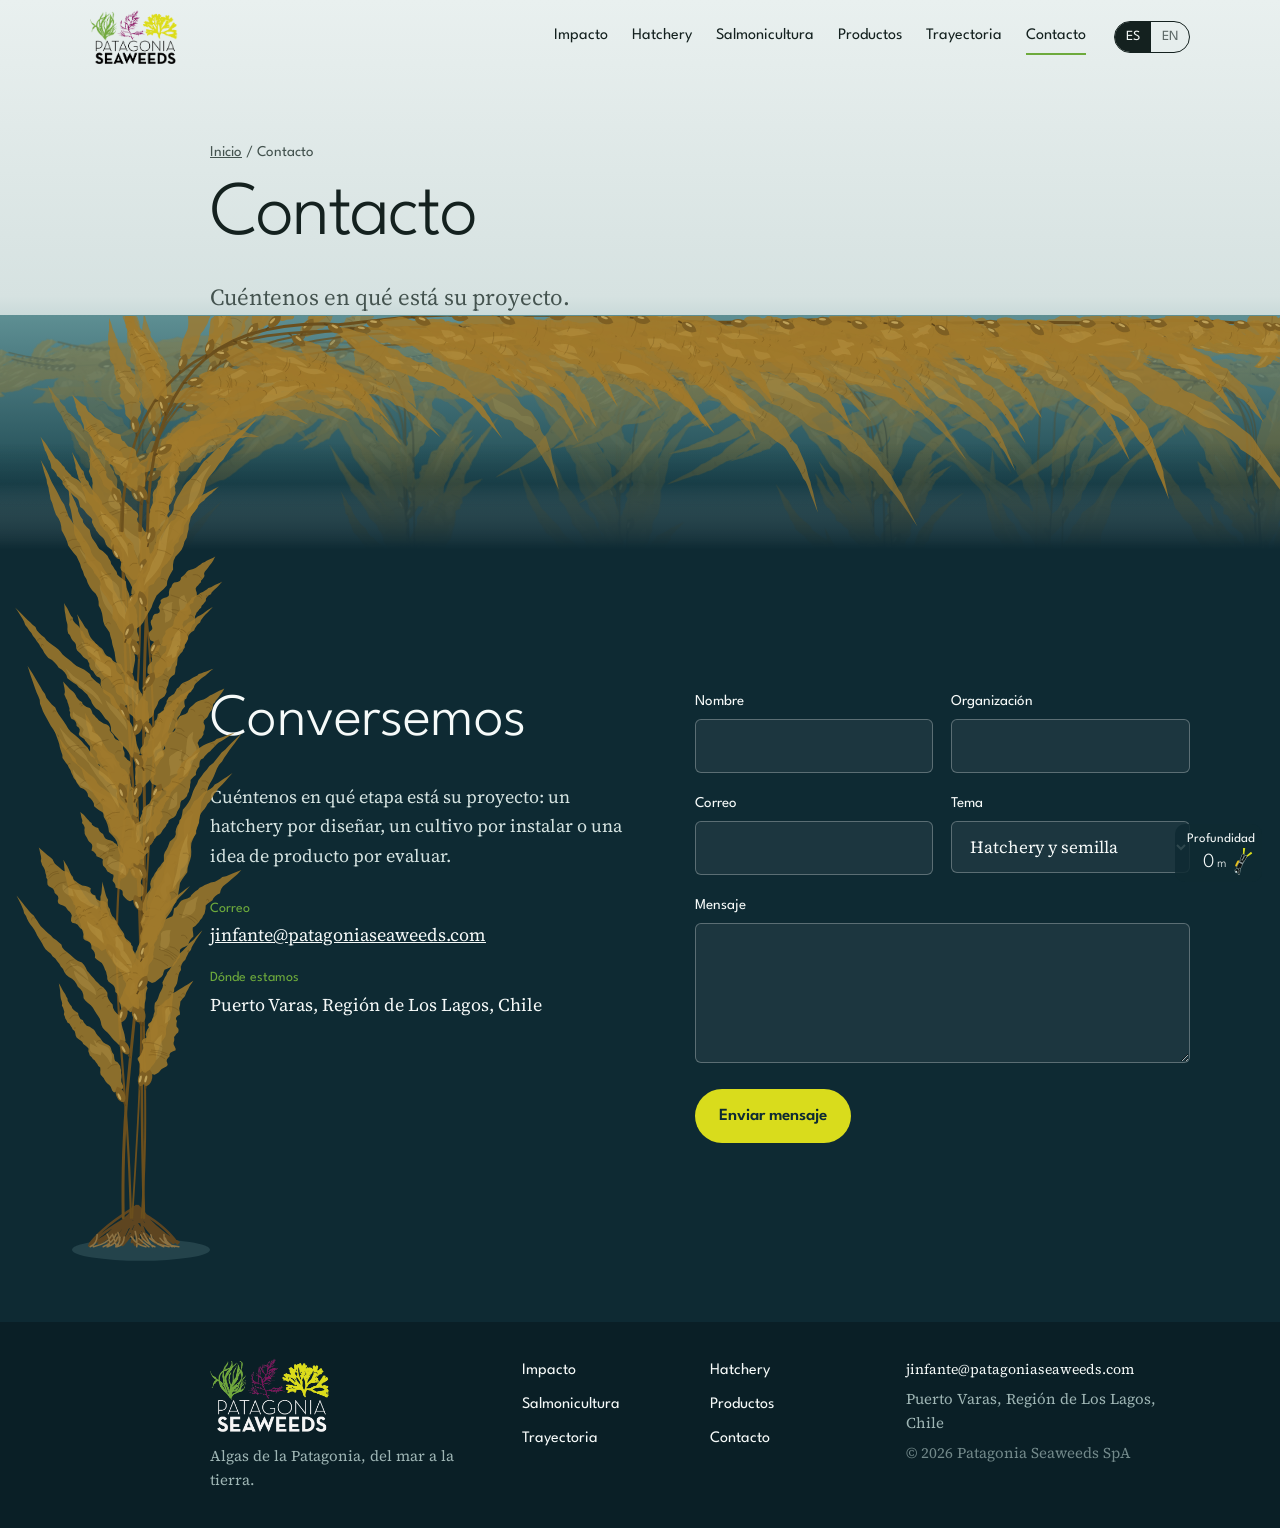
==== commit efc59d1e: "Actualiza sitio 11/17/2026 18:05:37.76" ====
--- a/contacto/index.html
+++ b/contacto/index.html
@@ -66,7 +66,7 @@
 <link href="https://fonts.googleapis.com" rel="preconnect"/>
 <link crossorigin="" href="https://fonts.gstatic.com" rel="preconnect"/>
 <link href="https://fonts.googleapis.com/css2?family=League+Spartan:wght@200;300;600;700;800&amp;family=Source+Serif+4:ital,opsz,wght@0,8..60,400;0,8..60,600;1,8..60,400&amp;display=swap" rel="stylesheet"/>
-<link href="/css/style.css?v=202611051257" rel="stylesheet"/>
+<link href="/css/style.css?v=202611171804" rel="stylesheet"/>
 </head><body><a class="skip" data-i18n="skip" href="#main">Saltar al contenido</a><header class="nav" id="nav">
 <div class="nav-inner">
 <a aria-label="Patagonia Seaweeds, inicio" class="brand" href="/">
@@ -169,4 +169,4 @@
 <rect fill="#CFE3E8" height="2.8" rx=".9" width="3" x="4.1" y="11.8"></rect>
 </g>
 <g class="bub" fill="none" stroke="#CFE3E8" stroke-width=".9"><circle cx="2.6" cy="36.5" r="1.6"></circle><circle cx="2" cy="36.5" r="1.1"></circle><circle cx="3" cy="36.5" r="1.3"></circle><circle cx="2.2" cy="36.5" r=".9"></circle><circle cx="2.8" cy="36.5" r="1.4"></circle><circle cx="2.4" cy="36.5" r="1"></circle></g>
-</svg></strong></div><script src="/js/kelp.js?v=202611051257"></script><script src="/js/main.js?v=202611051257"></script></body></html>+</svg></strong></div><script src="/js/kelp.js?v=202611171804"></script><script src="/js/main.js?v=202611171804"></script></body></html>
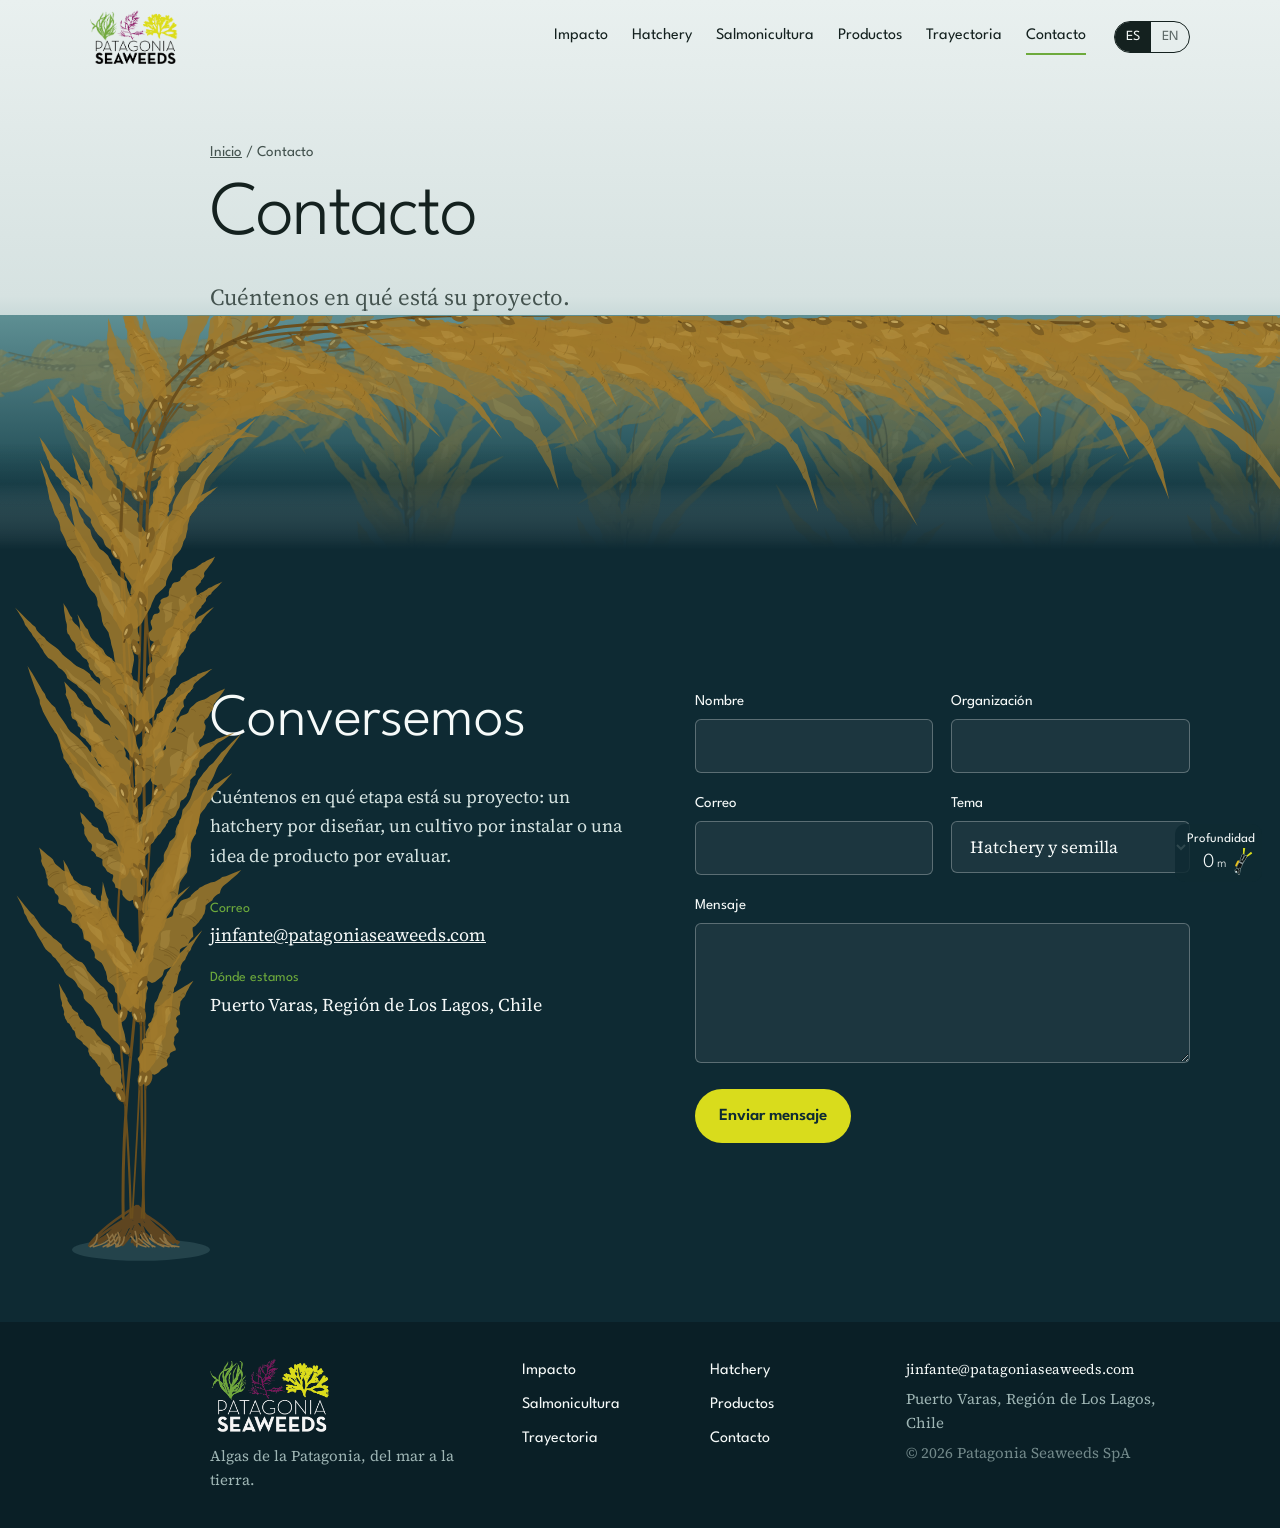
==== commit 6247d028: "Actualiza sitio 11/20/2026  8:54:00.69" ====
--- a/contacto/index.html
+++ b/contacto/index.html
@@ -66,7 +66,7 @@
 <link href="https://fonts.googleapis.com" rel="preconnect"/>
 <link crossorigin="" href="https://fonts.gstatic.com" rel="preconnect"/>
 <link href="https://fonts.googleapis.com/css2?family=League+Spartan:wght@200;300;600;700;800&amp;family=Source+Serif+4:ital,opsz,wght@0,8..60,400;0,8..60,600;1,8..60,400&amp;display=swap" rel="stylesheet"/>
-<link href="/css/style.css?v=202611171804" rel="stylesheet"/>
+<link href="/css/style.css?v=202611192124" rel="stylesheet"/>
 </head><body><a class="skip" data-i18n="skip" href="#main">Saltar al contenido</a><header class="nav" id="nav">
 <div class="nav-inner">
 <a aria-label="Patagonia Seaweeds, inicio" class="brand" href="/">
@@ -154,7 +154,7 @@
 <div class="foot-ct"><a href="mailto:jinfante@patagoniaseaweeds.com">jinfante@patagoniaseaweeds.com</a>
 <p data-i18n="ft_loc">Puerto Varas, Región de Los Lagos, Chile</p>
 <p class="foot-c">© <span id="yr">2026</span> Patagonia Seaweeds SpA</p></div>
-</div></footer><div aria-hidden="true" class="depth" id="depth"><span data-i18n="depth">Profundidad</span><strong><span class="dv"><span id="depthVal">0</span><em>m</em></span><svg class="diver" height="28" viewbox="0 0 26 44" width="17">
+</div></footer><div aria-controls="depthTip" aria-expanded="false" class="depth" id="depth" role="button" tabindex="0"><span data-i18n="depth">Profundidad</span><strong><span class="dv"><span id="depthVal">0</span><em>m</em></span><svg class="diver" height="28" viewbox="0 0 26 44" width="17">
 <g transform="translate(13 22) rotate(-64) translate(-23 -14)">
 <g class="fin fin-a"><path d="M33 11.6 L44 6.5 L45.5 9.5 L35 13z" fill="#D9DC1C"></path></g>
 <g class="fin fin-b"><path d="M33 15.4 L44 20.5 L42.5 23.3 L32.6 17.6z" fill="#D9DC1C"></path></g>
@@ -169,4 +169,4 @@
 <rect fill="#CFE3E8" height="2.8" rx=".9" width="3" x="4.1" y="11.8"></rect>
 </g>
 <g class="bub" fill="none" stroke="#CFE3E8" stroke-width=".9"><circle cx="2.6" cy="36.5" r="1.6"></circle><circle cx="2" cy="36.5" r="1.1"></circle><circle cx="3" cy="36.5" r="1.3"></circle><circle cx="2.2" cy="36.5" r=".9"></circle><circle cx="2.8" cy="36.5" r="1.4"></circle><circle cx="2.4" cy="36.5" r="1"></circle></g>
-</svg></strong></div><script src="/js/kelp.js?v=202611171804"></script><script src="/js/main.js?v=202611171804"></script></body></html>+</svg></strong><div class="depth-tip" hidden="" id="depthTip"><p data-i18n="depth_tip">Al bajar por la página, el buzo desciende. A los 5 metros se encuentra con las líneas de cultivo de algas y a los 15 metros, con la pradera de algas.</p></div></div><script src="/js/kelp.js?v=202611192124"></script><script src="/js/main.js?v=202611192124"></script></body></html>
--- a/css/style.css
+++ b/css/style.css
@@ -119,7 +119,7 @@
 .kelp-lane .holdfast { opacity: 0; transition: opacity 1.2s; }
 .kelp-lane .holdfast.on { opacity: 1; }
 
-.depth { position: fixed; right: 18px; bottom: 18px; z-index: 40; font-family: var(--display); font-size: 13px; line-height: 1.2; text-align: right; background: rgba(14,42,51,.86); color: var(--foam); padding: 8px 12px 6px; border-radius: 10px; pointer-events: none; }
+.depth { position: fixed; right: 18px; bottom: 18px; z-index: 40; font-family: var(--display); font-size: 13px; line-height: 1.2; text-align: right; background: rgba(14,42,51,.86); color: var(--foam); padding: 8px 12px 6px; border-radius: 10px; cursor: pointer; }
 .depth { width: 87px; box-sizing: border-box; }
 .depth strong { display: flex; align-items: center; justify-content: flex-end; gap: 6px; height: 28.8px; font-size: 20px; font-weight: 300; }
 .depth .dv { white-space: nowrap; }
@@ -136,8 +136,13 @@
 .depth .bub circle:nth-child(6) { animation-delay: -2.25s; }
 .depth.swim .bub circle { animation-duration: 1.3s; }
 @keyframes bub { 0% { opacity: 0; transform: translate(0, 0); } 12% { opacity: .95; } 50% { transform: translate(-2.5px, -18px); } 80% { opacity: .7; } 100% { opacity: 0; transform: translate(-1.5px, -38px); } }
+.depth:hover, .depth:focus-visible, .depth.open { background: rgba(14,42,51,.96); outline: none; opacity: 1; }
+.depth:focus-visible { box-shadow: 0 0 0 2px var(--foam); }
+.depth-tip { position: absolute; right: 0; bottom: calc(100% + 10px); width: 250px; padding: 12px 14px; border-radius: 10px; background: rgba(14,42,51,.96); color: var(--foam); text-align: left; font-family: var(--text); font-size: 14px; line-height: 1.45; box-shadow: 0 8px 24px rgba(0,0,0,.25); }
+.depth-tip::after { content: ""; position: absolute; right: 30px; top: 100%; border: 7px solid transparent; border-top-color: rgba(14,42,51,.96); }
+.depth-tip p { margin: 0; }
 .depth strong em { font-style: normal; font-size: 13px; margin-left: 2px; }
-@media (max-width: 700px) { .depth { right: 10px; bottom: 10px; padding: 5px 9px 4px; font-size: 11px; opacity: .85; width: 72px; } .depth strong { font-size: 17px; } .depth .diver { width: 12px; height: 20px; } }
+@media (max-width: 700px) { .depth { right: 10px; bottom: 10px; padding: 5px 9px 4px; font-size: 11px; opacity: .85; width: 72px; } .depth strong { font-size: 17px; } .depth .diver { width: 12px; height: 20px; } .depth-tip { width: min(250px, calc(100vw - 20px)); font-size: 13px; } }
 
 /* WHAT WE DO */
 .intro { display: grid; grid-template-columns: 1fr; gap: 24px; margin-bottom: 64px; }
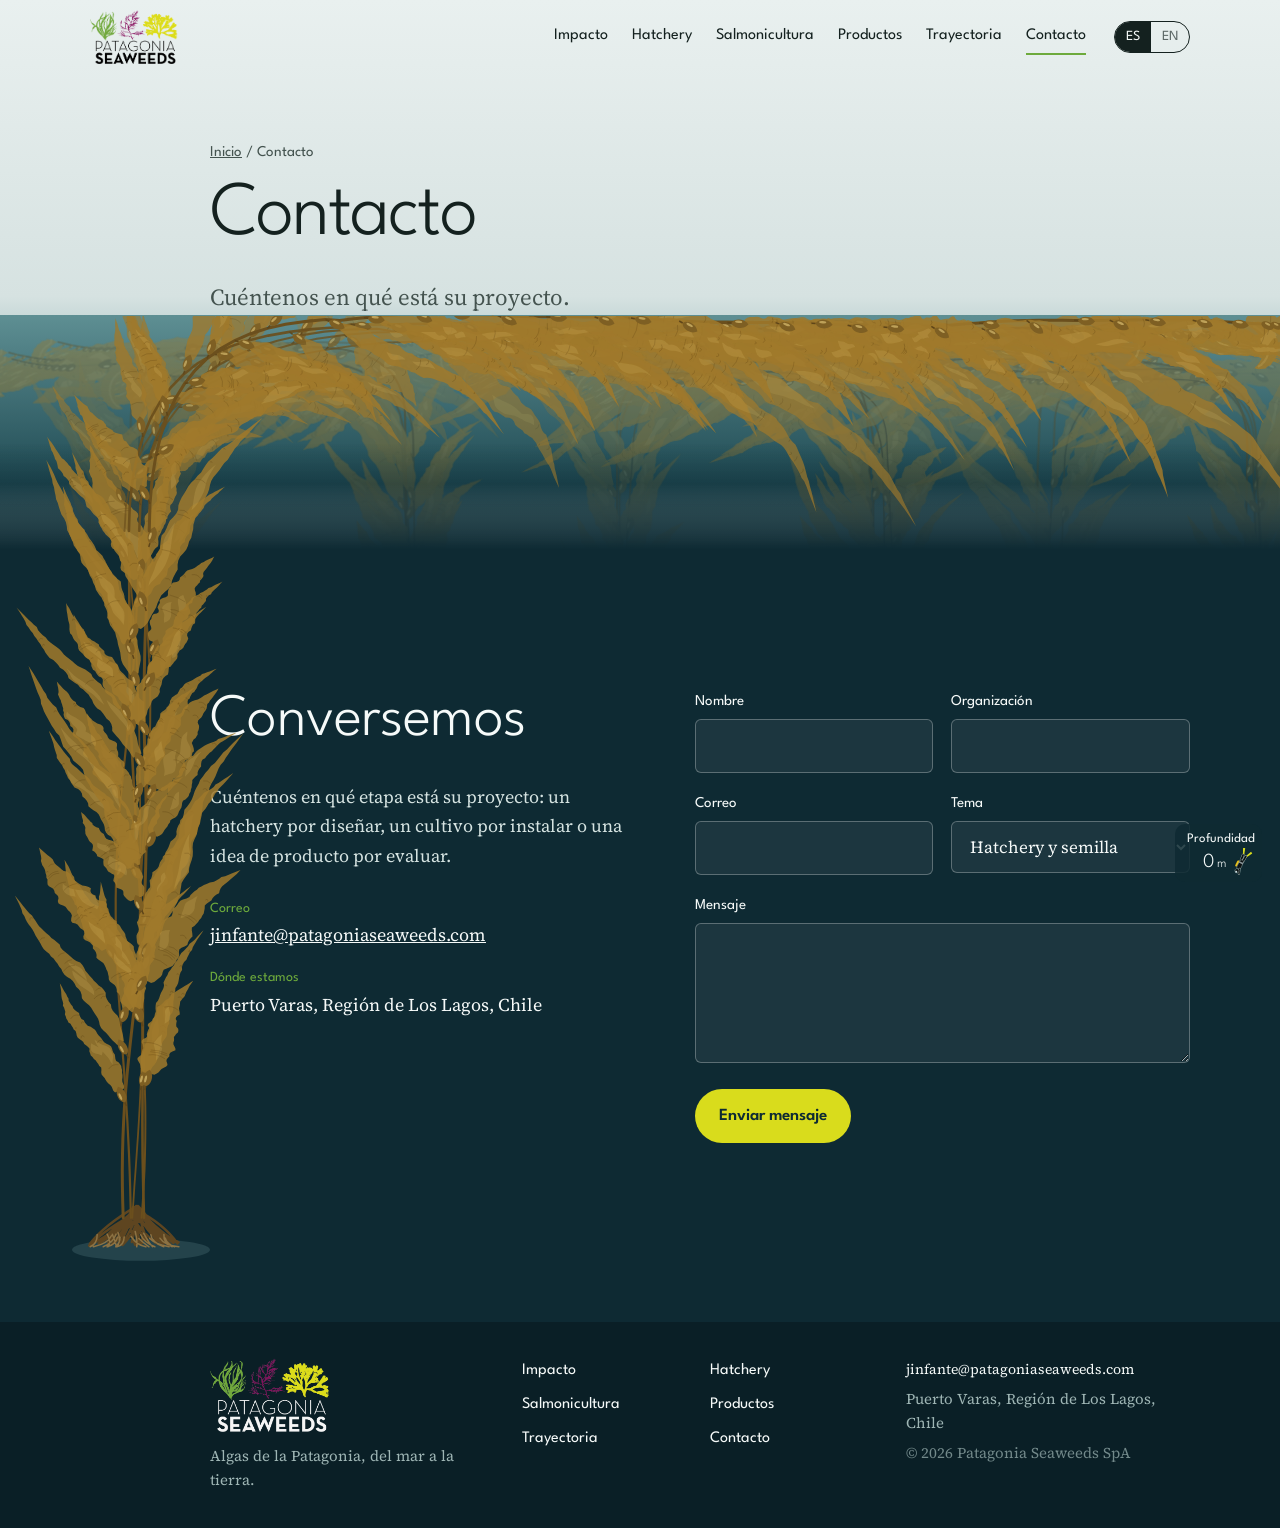
==== commit 383fa299: "Actualiza sitio 11/20/2026  8:59:17.41" ====
--- a/contacto/index.html
+++ b/contacto/index.html
@@ -66,7 +66,7 @@
 <link href="https://fonts.googleapis.com" rel="preconnect"/>
 <link crossorigin="" href="https://fonts.gstatic.com" rel="preconnect"/>
 <link href="https://fonts.googleapis.com/css2?family=League+Spartan:wght@200;300;600;700;800&amp;family=Source+Serif+4:ital,opsz,wght@0,8..60,400;0,8..60,600;1,8..60,400&amp;display=swap" rel="stylesheet"/>
-<link href="/css/style.css?v=202611192124" rel="stylesheet"/>
+<link href="/css/style.css?v=202611200856" rel="stylesheet"/>
 </head><body><a class="skip" data-i18n="skip" href="#main">Saltar al contenido</a><header class="nav" id="nav">
 <div class="nav-inner">
 <a aria-label="Patagonia Seaweeds, inicio" class="brand" href="/">
@@ -169,4 +169,4 @@
 <rect fill="#CFE3E8" height="2.8" rx=".9" width="3" x="4.1" y="11.8"></rect>
 </g>
 <g class="bub" fill="none" stroke="#CFE3E8" stroke-width=".9"><circle cx="2.6" cy="36.5" r="1.6"></circle><circle cx="2" cy="36.5" r="1.1"></circle><circle cx="3" cy="36.5" r="1.3"></circle><circle cx="2.2" cy="36.5" r=".9"></circle><circle cx="2.8" cy="36.5" r="1.4"></circle><circle cx="2.4" cy="36.5" r="1"></circle></g>
-</svg></strong><div class="depth-tip" hidden="" id="depthTip"><p data-i18n="depth_tip">Al bajar por la página, el buzo desciende. A los 5 metros se encuentra con las líneas de cultivo de algas y a los 15 metros, con la pradera de algas.</p></div></div><script src="/js/kelp.js?v=202611192124"></script><script src="/js/main.js?v=202611192124"></script></body></html>+</svg></strong><div class="depth-tip" hidden="" id="depthTip"><p data-i18n="depth_tip">Al bajar por la página, el buzo desciende. A los 5 metros se encuentra con las líneas de cultivo de algas y a los 15 metros, con un alga fijada al sustrato.</p></div></div><script src="/js/kelp.js?v=202611200856"></script><script src="/js/main.js?v=202611200856"></script></body></html>
--- a/css/style.css
+++ b/css/style.css
@@ -141,6 +141,7 @@
 .depth-tip { position: absolute; right: 0; bottom: calc(100% + 10px); width: 250px; padding: 12px 14px; border-radius: 10px; background: rgba(14,42,51,.96); color: var(--foam); text-align: left; font-family: var(--text); font-size: 14px; line-height: 1.45; box-shadow: 0 8px 24px rgba(0,0,0,.25); }
 .depth-tip::after { content: ""; position: absolute; right: 30px; top: 100%; border: 7px solid transparent; border-top-color: rgba(14,42,51,.96); }
 .depth-tip p { margin: 0; }
+@media (hover: hover) { .depth:hover .depth-tip, .depth:focus-visible .depth-tip { display: block; } .depth { cursor: default; } }
 .depth strong em { font-style: normal; font-size: 13px; margin-left: 2px; }
 @media (max-width: 700px) { .depth { right: 10px; bottom: 10px; padding: 5px 9px 4px; font-size: 11px; opacity: .85; width: 72px; } .depth strong { font-size: 17px; } .depth .diver { width: 12px; height: 20px; } .depth-tip { width: min(250px, calc(100vw - 20px)); font-size: 13px; } }
 
